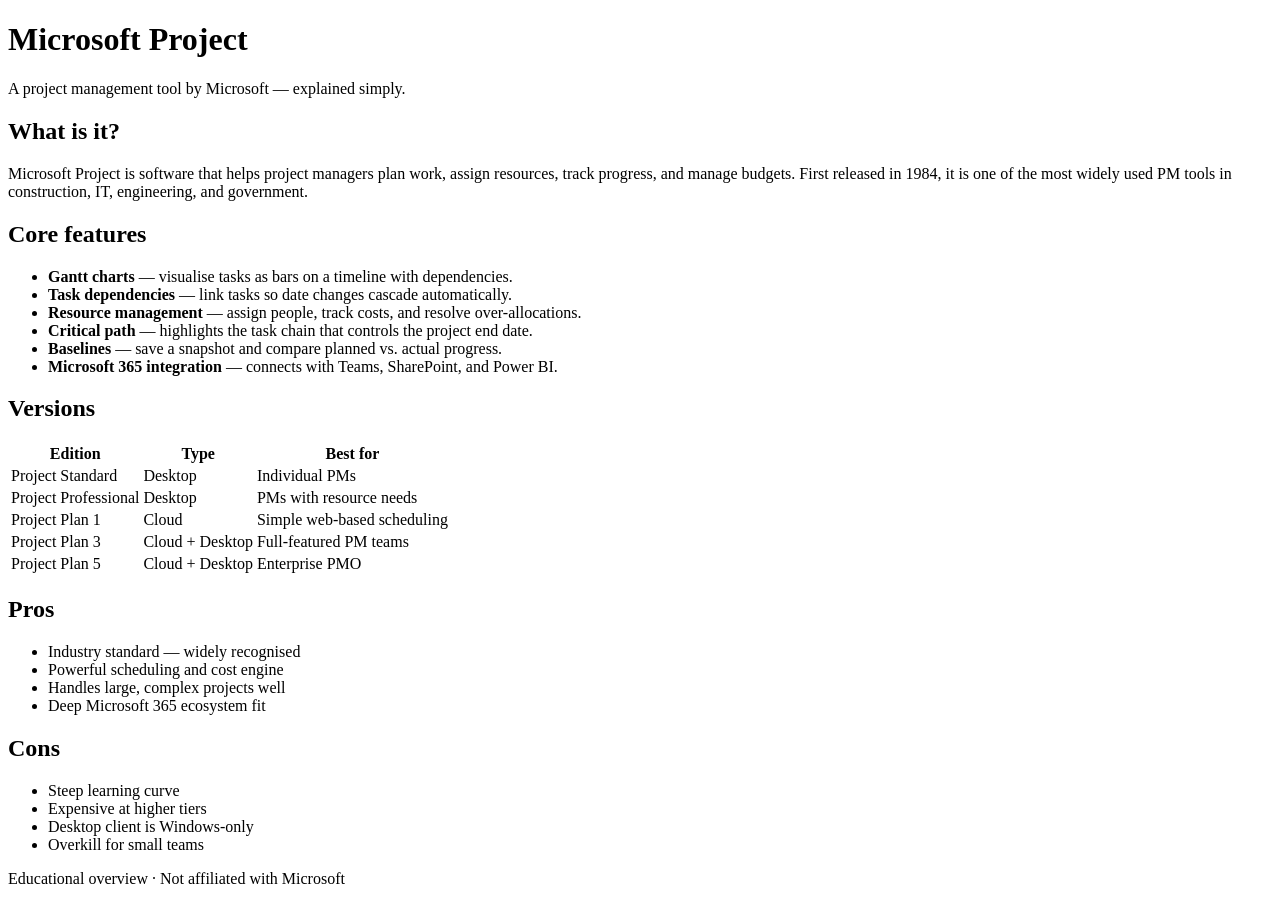
==== index.html @ b7524f52 "Add index.html with Microsoft Project overview This HTML file provides an overview of Microsoft Proj" ====
<!DOCTYPE html>
<html lang="en">
<head>
  <meta charset="UTF-8">
  <meta name="viewport" content="width=device-width, initial-scale=1.0">
  <title>What is Microsoft Project?</title>
  <link rel="stylesheet" href="style.css">
</head>
<body>

  <header>
    <h1>Microsoft Project</h1>
    <p class="subtitle">A project management tool by Microsoft — explained simply.</p>
  </header>

  <main>

    <section>
      <h2>What is it?</h2>
      <p>Microsoft Project is software that helps project managers plan work, assign resources, track progress, and manage budgets. First released in 1984, it is one of the most widely used PM tools in construction, IT, engineering, and government.</p>
    </section>

    <section>
      <h2>Core features</h2>
      <ul>
        <li><strong>Gantt charts</strong> — visualise tasks as bars on a timeline with dependencies.</li>
        <li><strong>Task dependencies</strong> — link tasks so date changes cascade automatically.</li>
        <li><strong>Resource management</strong> — assign people, track costs, and resolve over-allocations.</li>
        <li><strong>Critical path</strong> — highlights the task chain that controls the project end date.</li>
        <li><strong>Baselines</strong> — save a snapshot and compare planned vs. actual progress.</li>
        <li><strong>Microsoft 365 integration</strong> — connects with Teams, SharePoint, and Power BI.</li>
      </ul>
    </section>

    <section>
      <h2>Versions</h2>
      <table>
        <thead>
          <tr><th>Edition</th><th>Type</th><th>Best for</th></tr>
        </thead>
        <tbody>
          <tr><td>Project Standard</td><td>Desktop</td><td>Individual PMs</td></tr>
          <tr><td>Project Professional</td><td>Desktop</td><td>PMs with resource needs</td></tr>
          <tr><td>Project Plan 1</td><td>Cloud</td><td>Simple web-based scheduling</td></tr>
          <tr><td>Project Plan 3</td><td>Cloud + Desktop</td><td>Full-featured PM teams</td></tr>
          <tr><td>Project Plan 5</td><td>Cloud + Desktop</td><td>Enterprise PMO</td></tr>
        </tbody>
      </table>
    </section>

    <section class="two-col">
      <div>
        <h2>Pros</h2>
        <ul>
          <li>Industry standard — widely recognised</li>
          <li>Powerful scheduling and cost engine</li>
          <li>Handles large, complex projects well</li>
          <li>Deep Microsoft 365 ecosystem fit</li>
        </ul>
      </div>
      <div>
        <h2>Cons</h2>
        <ul>
          <li>Steep learning curve</li>
          <li>Expensive at higher tiers</li>
          <li>Desktop client is Windows-only</li>
          <li>Overkill for small teams</li>
        </ul>
      </div>
    </section>

  </main>

  <footer>
    <p>Educational overview · Not affiliated with Microsoft</p>
  </footer>

</body>
</html>
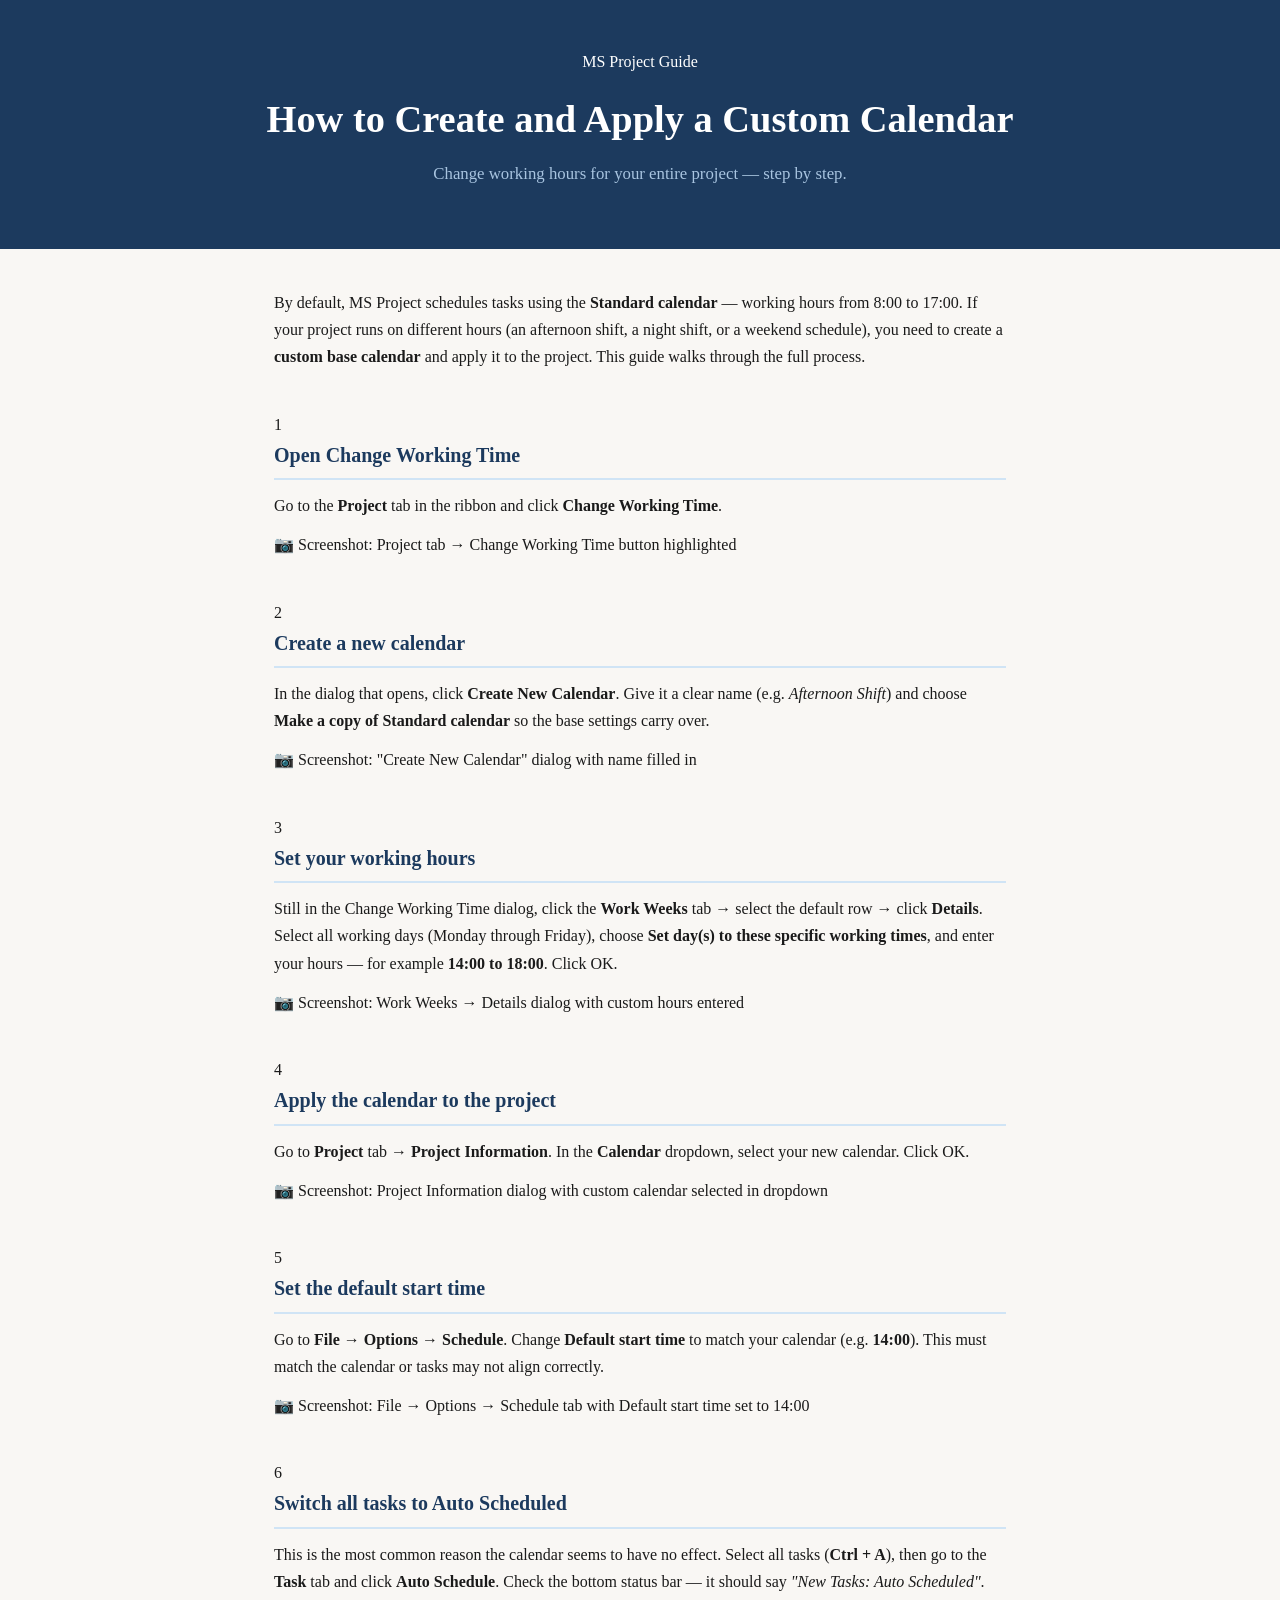
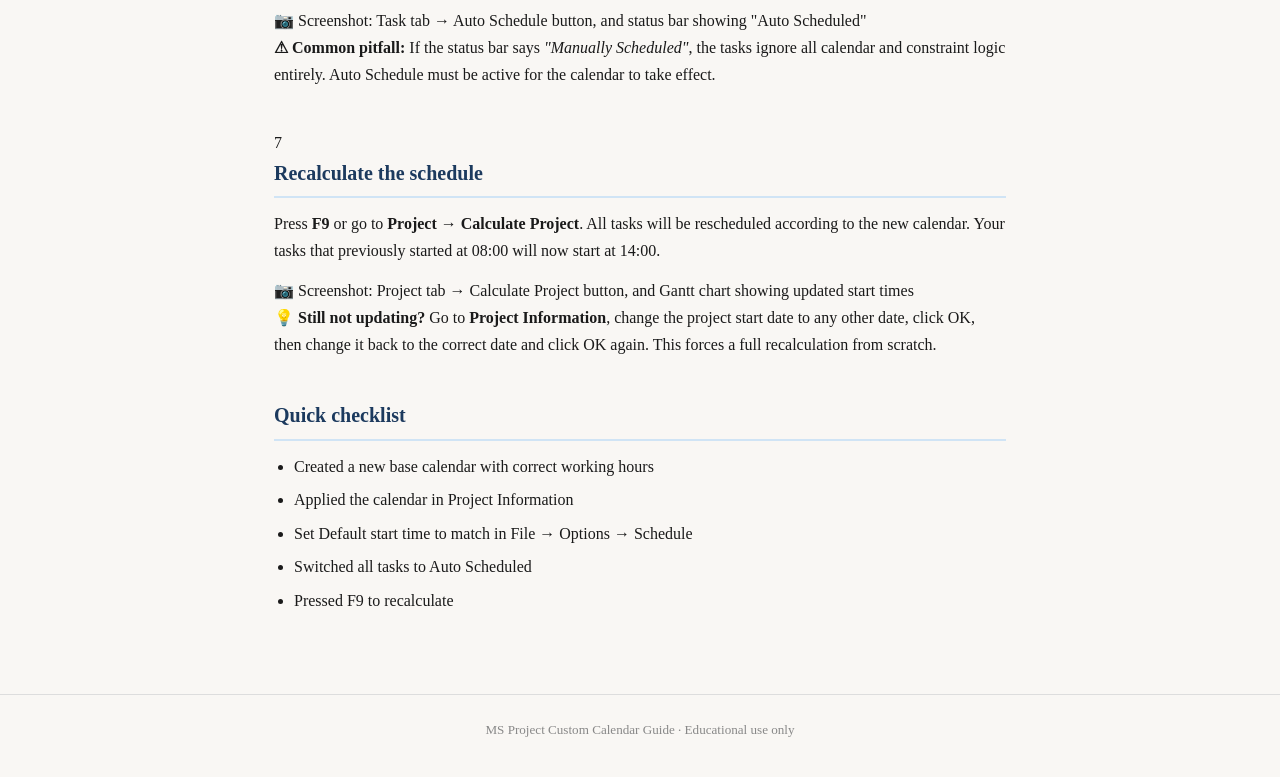
==== commit a38ac2de: "Update title and content for MS Project guide" ====
--- a/index.html
+++ b/index.html
@@ -3,76 +3,129 @@
 <head>
   <meta charset="UTF-8">
   <meta name="viewport" content="width=device-width, initial-scale=1.0">
-  <title>What is Microsoft Project?</title>
+  <title>Custom Calendars in MS Project</title>
   <link rel="stylesheet" href="style.css">
 </head>
 <body>
 
   <header>
-    <h1>Microsoft Project</h1>
-    <p class="subtitle">A project management tool by Microsoft — explained simply.</p>
+    <p class="eyebrow">MS Project Guide</p>
+    <h1>How to Create and Apply a Custom Calendar</h1>
+    <p class="subtitle">Change working hours for your entire project — step by step.</p>
   </header>
 
   <main>
 
-    <section>
-      <h2>What is it?</h2>
-      <p>Microsoft Project is software that helps project managers plan work, assign resources, track progress, and manage budgets. First released in 1984, it is one of the most widely used PM tools in construction, IT, engineering, and government.</p>
+    <section class="intro">
+      <p>By default, MS Project schedules tasks using the <strong>Standard calendar</strong> — working hours from 8:00 to 17:00. If your project runs on different hours (an afternoon shift, a night shift, or a weekend schedule), you need to create a <strong>custom base calendar</strong> and apply it to the project. This guide walks through the full process.</p>
     </section>
 
-    <section>
-      <h2>Core features</h2>
-      <ul>
-        <li><strong>Gantt charts</strong> — visualise tasks as bars on a timeline with dependencies.</li>
-        <li><strong>Task dependencies</strong> — link tasks so date changes cascade automatically.</li>
-        <li><strong>Resource management</strong> — assign people, track costs, and resolve over-allocations.</li>
-        <li><strong>Critical path</strong> — highlights the task chain that controls the project end date.</li>
-        <li><strong>Baselines</strong> — save a snapshot and compare planned vs. actual progress.</li>
-        <li><strong>Microsoft 365 integration</strong> — connects with Teams, SharePoint, and Power BI.</li>
-      </ul>
+    <!-- STEP 1 -->
+    <section class="step">
+      <div class="step-header">
+        <span class="step-number">1</span>
+        <h2>Open Change Working Time</h2>
+      </div>
+      <p>Go to the <strong>Project</strong> tab in the ribbon and click <strong>Change Working Time</strong>.</p>
+      <div class="screenshot-placeholder">
+        📷 Screenshot: Project tab → Change Working Time button highlighted
+      </div>
     </section>
 
-    <section>
-      <h2>Versions</h2>
-      <table>
-        <thead>
-          <tr><th>Edition</th><th>Type</th><th>Best for</th></tr>
-        </thead>
-        <tbody>
-          <tr><td>Project Standard</td><td>Desktop</td><td>Individual PMs</td></tr>
-          <tr><td>Project Professional</td><td>Desktop</td><td>PMs with resource needs</td></tr>
-          <tr><td>Project Plan 1</td><td>Cloud</td><td>Simple web-based scheduling</td></tr>
-          <tr><td>Project Plan 3</td><td>Cloud + Desktop</td><td>Full-featured PM teams</td></tr>
-          <tr><td>Project Plan 5</td><td>Cloud + Desktop</td><td>Enterprise PMO</td></tr>
-        </tbody>
-      </table>
+    <!-- STEP 2 -->
+    <section class="step">
+      <div class="step-header">
+        <span class="step-number">2</span>
+        <h2>Create a new calendar</h2>
+      </div>
+      <p>In the dialog that opens, click <strong>Create New Calendar</strong>. Give it a clear name (e.g. <em>Afternoon Shift</em>) and choose <strong>Make a copy of Standard calendar</strong> so the base settings carry over.</p>
+      <div class="screenshot-placeholder">
+        📷 Screenshot: "Create New Calendar" dialog with name filled in
+      </div>
     </section>
 
-    <section class="two-col">
-      <div>
-        <h2>Pros</h2>
-        <ul>
-          <li>Industry standard — widely recognised</li>
-          <li>Powerful scheduling and cost engine</li>
-          <li>Handles large, complex projects well</li>
-          <li>Deep Microsoft 365 ecosystem fit</li>
-        </ul>
+    <!-- STEP 3 -->
+    <section class="step">
+      <div class="step-header">
+        <span class="step-number">3</span>
+        <h2>Set your working hours</h2>
       </div>
-      <div>
-        <h2>Cons</h2>
-        <ul>
-          <li>Steep learning curve</li>
-          <li>Expensive at higher tiers</li>
-          <li>Desktop client is Windows-only</li>
-          <li>Overkill for small teams</li>
-        </ul>
+      <p>Still in the Change Working Time dialog, click the <strong>Work Weeks</strong> tab → select the default row → click <strong>Details</strong>. Select all working days (Monday through Friday), choose <strong>Set day(s) to these specific working times</strong>, and enter your hours — for example <strong>14:00 to 18:00</strong>. Click OK.</p>
+      <div class="screenshot-placeholder">
+        📷 Screenshot: Work Weeks → Details dialog with custom hours entered
       </div>
+    </section>
+
+    <!-- STEP 4 -->
+    <section class="step">
+      <div class="step-header">
+        <span class="step-number">4</span>
+        <h2>Apply the calendar to the project</h2>
+      </div>
+      <p>Go to <strong>Project</strong> tab → <strong>Project Information</strong>. In the <strong>Calendar</strong> dropdown, select your new calendar. Click OK.</p>
+      <div class="screenshot-placeholder">
+        📷 Screenshot: Project Information dialog with custom calendar selected in dropdown
+      </div>
+    </section>
+
+    <!-- STEP 5 -->
+    <section class="step">
+      <div class="step-header">
+        <span class="step-number">5</span>
+        <h2>Set the default start time</h2>
+      </div>
+      <p>Go to <strong>File</strong> → <strong>Options</strong> → <strong>Schedule</strong>. Change <strong>Default start time</strong> to match your calendar (e.g. <strong>14:00</strong>). This must match the calendar or tasks may not align correctly.</p>
+      <div class="screenshot-placeholder">
+        📷 Screenshot: File → Options → Schedule tab with Default start time set to 14:00
+      </div>
+    </section>
+
+    <!-- STEP 6 -->
+    <section class="step">
+      <div class="step-header">
+        <span class="step-number">6</span>
+        <h2>Switch all tasks to Auto Scheduled</h2>
+      </div>
+      <p>This is the most common reason the calendar seems to have no effect. Select all tasks (<strong>Ctrl + A</strong>), then go to the <strong>Task</strong> tab and click <strong>Auto Schedule</strong>. Check the bottom status bar — it should say <em>"New Tasks: Auto Scheduled"</em>.</p>
+      <div class="screenshot-placeholder">
+        📷 Screenshot: Task tab → Auto Schedule button, and status bar showing "Auto Scheduled"
+      </div>
+      <div class="callout warning">
+        <strong>⚠ Common pitfall:</strong> If the status bar says <em>"Manually Scheduled"</em>, the tasks ignore all calendar and constraint logic entirely. Auto Schedule must be active for the calendar to take effect.
+      </div>
+    </section>
+
+    <!-- STEP 7 -->
+    <section class="step">
+      <div class="step-header">
+        <span class="step-number">7</span>
+        <h2>Recalculate the schedule</h2>
+      </div>
+      <p>Press <strong>F9</strong> or go to <strong>Project</strong> → <strong>Calculate Project</strong>. All tasks will be rescheduled according to the new calendar. Your tasks that previously started at 08:00 will now start at 14:00.</p>
+      <div class="screenshot-placeholder">
+        📷 Screenshot: Project tab → Calculate Project button, and Gantt chart showing updated start times
+      </div>
+      <div class="callout tip">
+        <strong>💡 Still not updating?</strong> Go to <strong>Project Information</strong>, change the project start date to any other date, click OK, then change it back to the correct date and click OK again. This forces a full recalculation from scratch.
+      </div>
+    </section>
+
+    <!-- SUMMARY -->
+    <section class="summary">
+      <h2>Quick checklist</h2>
+      <ul class="checklist">
+        <li>Created a new base calendar with correct working hours</li>
+        <li>Applied the calendar in Project Information</li>
+        <li>Set Default start time to match in File → Options → Schedule</li>
+        <li>Switched all tasks to Auto Scheduled</li>
+        <li>Pressed F9 to recalculate</li>
+      </ul>
     </section>
 
   </main>
 
   <footer>
-    <p>Educational overview · Not affiliated with Microsoft</p>
+    <p>MS Project Custom Calendar Guide · Educational use only</p>
   </footer>
 
 </body>
--- a/style.css
+++ b/style.css
@@ -0,0 +1,82 @@
+*, *::before, *::after { box-sizing: border-box; margin: 0; padding: 0; }
+
+body {
+  font-family: Georgia, serif;
+  background: #f9f7f4;
+  color: #1a1a1a;
+  line-height: 1.7;
+}
+
+header {
+  background: #1c3a5e;
+  color: #fff;
+  padding: 3rem 2rem;
+  text-align: center;
+}
+
+header h1 { font-size: 2.4rem; margin-bottom: 0.5rem; }
+header .subtitle { color: #a8c4e0; font-size: 1.05rem; }
+
+main {
+  max-width: 780px;
+  margin: 0 auto;
+  padding: 2.5rem 1.5rem;
+}
+
+section {
+  margin-bottom: 2.5rem;
+}
+
+h2 {
+  font-size: 1.25rem;
+  color: #1c3a5e;
+  margin-bottom: 0.75rem;
+  padding-bottom: 0.4rem;
+  border-bottom: 2px solid #d0e4f5;
+}
+
+p { margin-bottom: 0.75rem; }
+
+ul {
+  padding-left: 1.25rem;
+}
+
+ul li { margin-bottom: 0.4rem; }
+
+table {
+  width: 100%;
+  border-collapse: collapse;
+  font-size: 0.92rem;
+}
+
+th {
+  background: #1c3a5e;
+  color: #fff;
+  text-align: left;
+  padding: 0.6rem 0.9rem;
+}
+
+td {
+  padding: 0.6rem 0.9rem;
+  border-bottom: 1px solid #dde8f2;
+}
+
+tr:nth-child(even) td { background: #eef4fb; }
+
+.two-col {
+  display: grid;
+  grid-template-columns: 1fr 1fr;
+  gap: 2rem;
+}
+
+@media (max-width: 560px) {
+  .two-col { grid-template-columns: 1fr; }
+}
+
+footer {
+  text-align: center;
+  padding: 1.5rem;
+  font-size: 0.82rem;
+  color: #888;
+  border-top: 1px solid #ddd;
+}
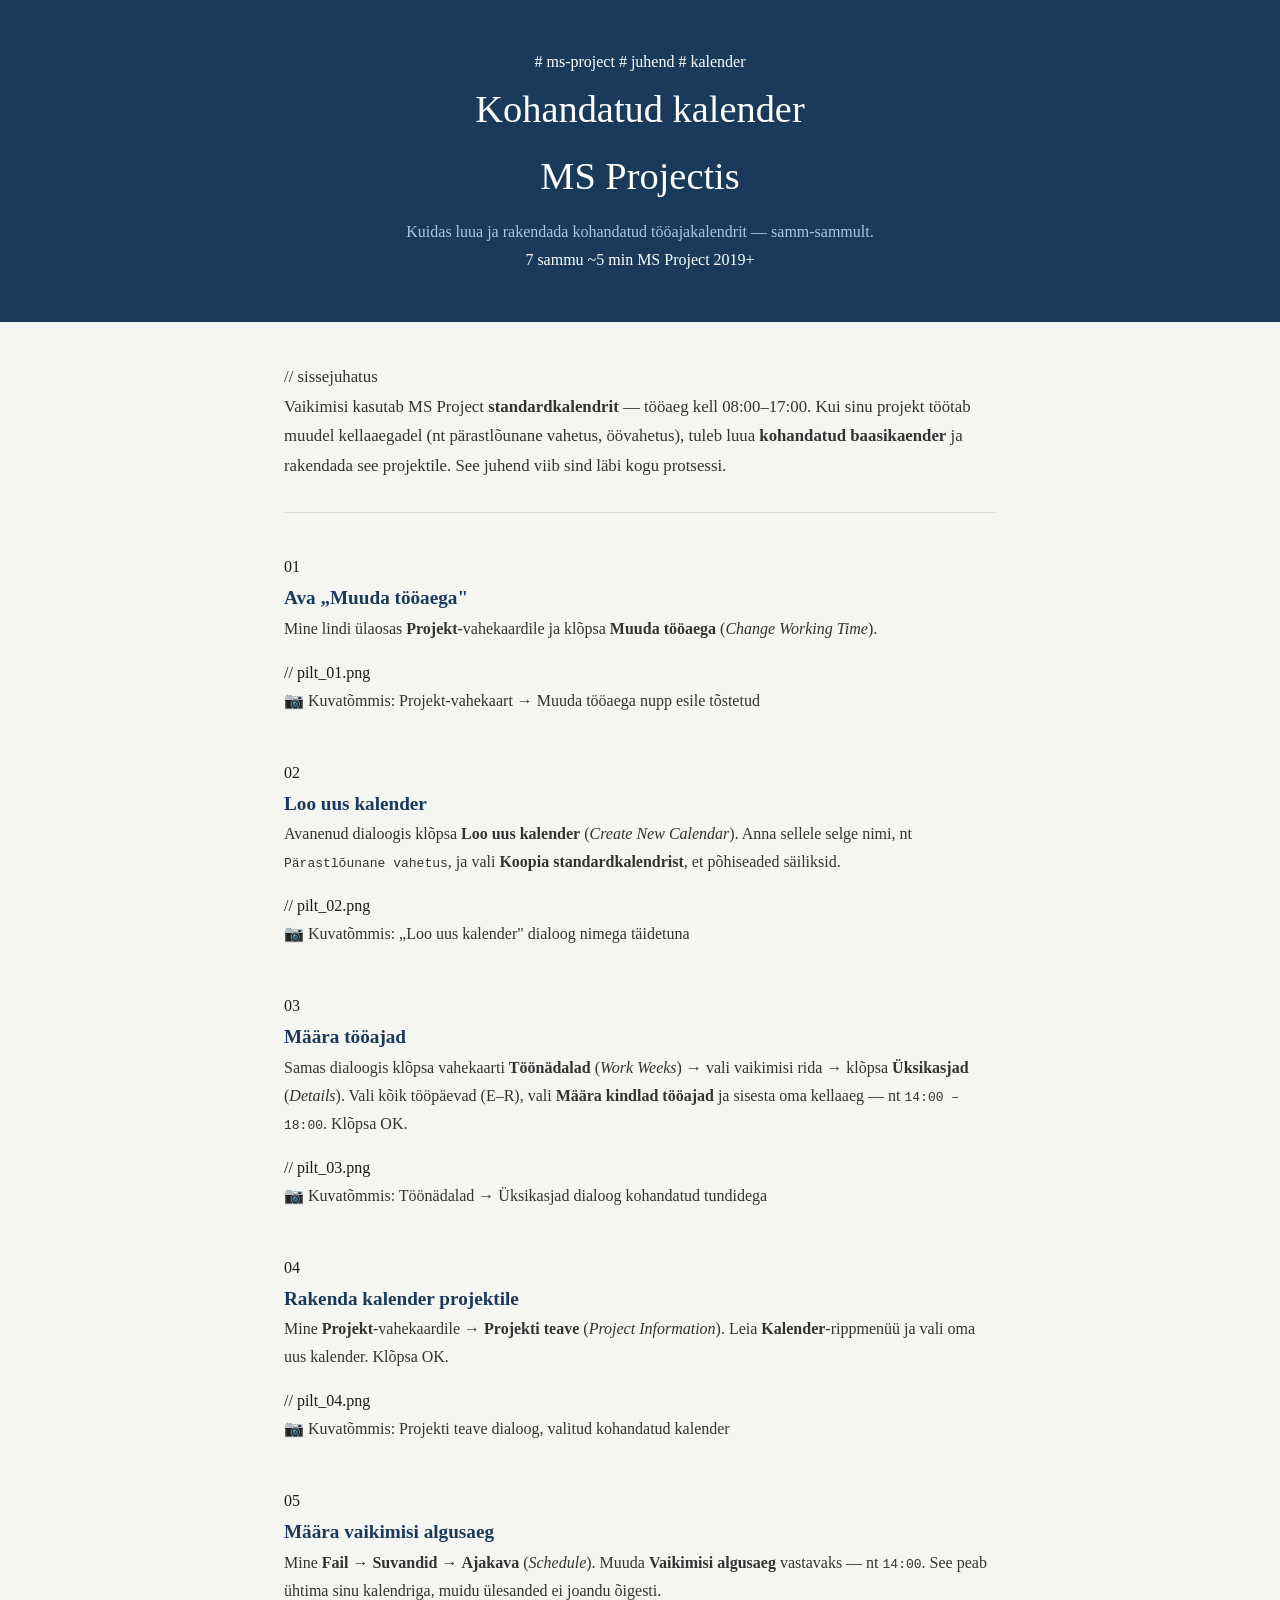
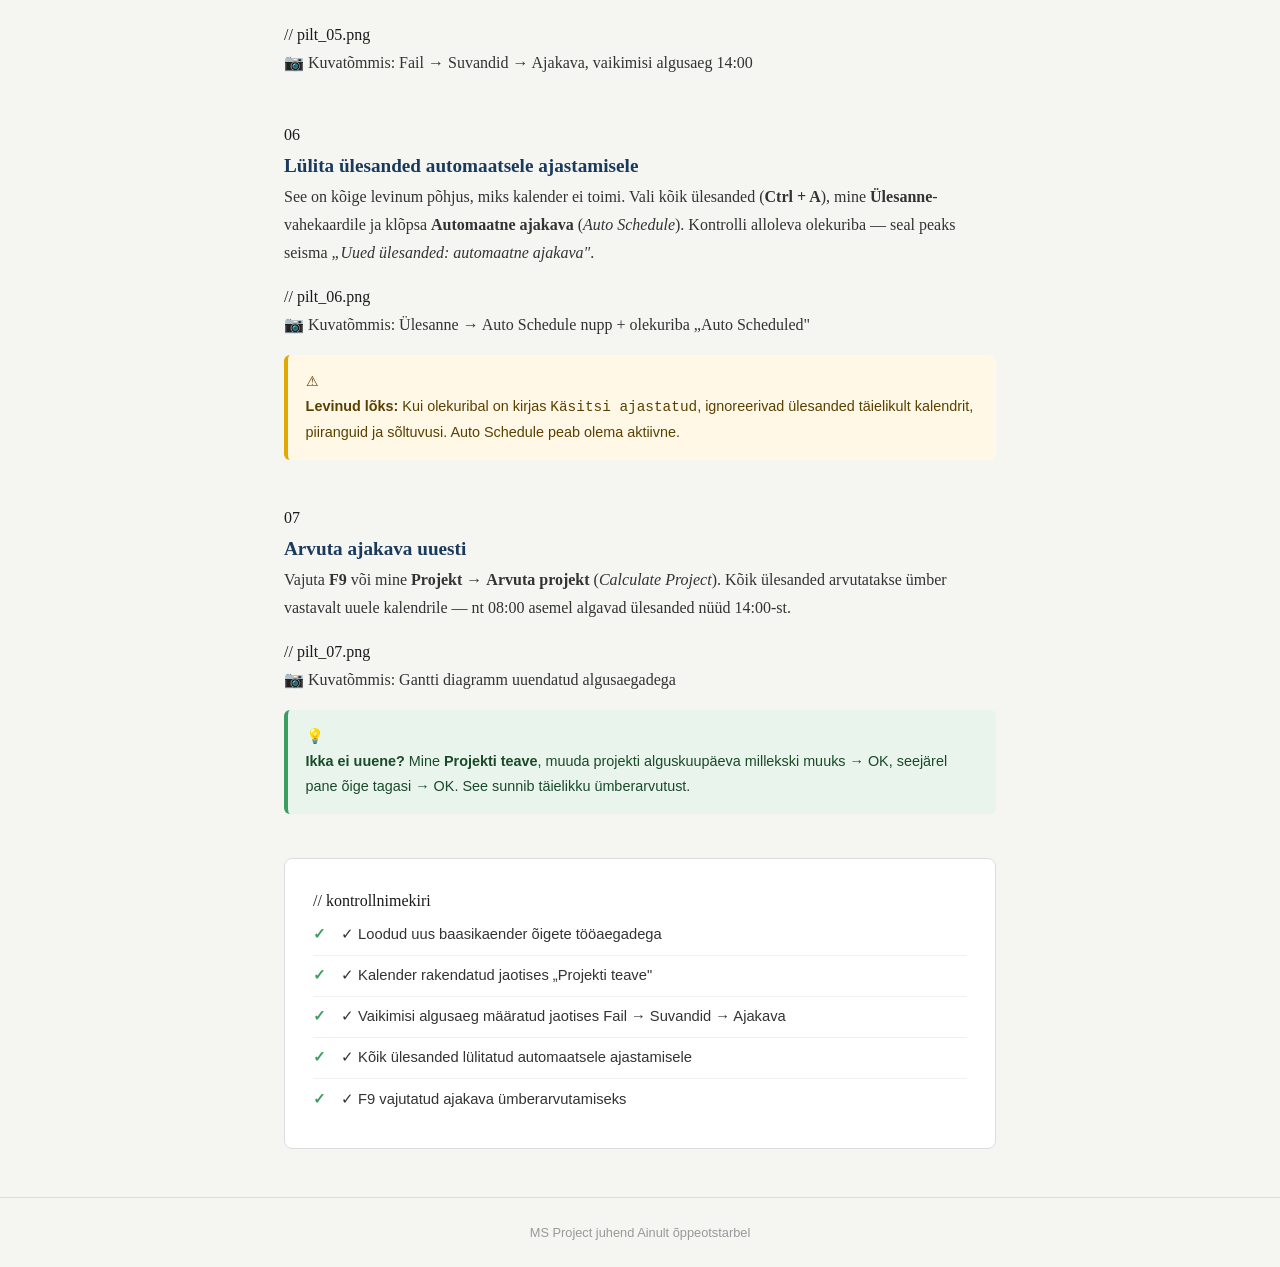
==== commit afeffed4: "Translate index.html content to Estonian" ====
--- a/index.html
+++ b/index.html
@@ -1,132 +1,193 @@
 <!DOCTYPE html>
-<html lang="en">
+<html lang="et">
 <head>
   <meta charset="UTF-8">
   <meta name="viewport" content="width=device-width, initial-scale=1.0">
-  <title>Custom Calendars in MS Project</title>
+  <title>Kohandatud kalender MS Projectis</title>
+  <link rel="preconnect" href="https://fonts.googleapis.com">
+  <link href="https://fonts.googleapis.com/css2?family=JetBrains+Mono:wght@400;600&family=Syne:wght@400;600;700&display=swap" rel="stylesheet">
   <link rel="stylesheet" href="style.css">
 </head>
 <body>
 
+  <div class="scanline"></div>
+
   <header>
-    <p class="eyebrow">MS Project Guide</p>
-    <h1>How to Create and Apply a Custom Calendar</h1>
-    <p class="subtitle">Change working hours for your entire project — step by step.</p>
+    <div class="header-meta">
+      <span class="tag"># ms-project</span>
+      <span class="tag"># juhend</span>
+      <span class="tag"># kalender</span>
+    </div>
+    <h1>Kohandatud kalender<br><span class="accent">MS Projectis</span></h1>
+    <p class="subtitle">Kuidas luua ja rakendada kohandatud tööajakalendrit — samm-sammult.</p>
+    <div class="header-bar">
+      <span>7 sammu</span>
+      <span class="dot"></span>
+      <span>~5 min</span>
+      <span class="dot"></span>
+      <span>MS Project 2019+</span>
+    </div>
   </header>
 
   <main>
 
     <section class="intro">
-      <p>By default, MS Project schedules tasks using the <strong>Standard calendar</strong> — working hours from 8:00 to 17:00. If your project runs on different hours (an afternoon shift, a night shift, or a weekend schedule), you need to create a <strong>custom base calendar</strong> and apply it to the project. This guide walks through the full process.</p>
+      <div class="terminal-label">// sissejuhatus</div>
+      <p>Vaikimisi kasutab MS Project <strong>standardkalendrit</strong> — tööaeg kell 08:00–17:00. Kui sinu projekt töötab muudel kellaaegadel (nt pärastlõunane vahetus, öövahetus), tuleb luua <strong>kohandatud baasikaender</strong> ja rakendada see projektile. See juhend viib sind läbi kogu protsessi.</p>
     </section>
 
-    <!-- STEP 1 -->
-    <section class="step">
-      <div class="step-header">
-        <span class="step-number">1</span>
-        <h2>Open Change Working Time</h2>
+    <!-- SAMM 1 -->
+    <article class="step">
+      <div class="step-aside">
+        <span class="step-num">01</span>
+        <div class="step-line"></div>
       </div>
-      <p>Go to the <strong>Project</strong> tab in the ribbon and click <strong>Change Working Time</strong>.</p>
-      <div class="screenshot-placeholder">
-        📷 Screenshot: Project tab → Change Working Time button highlighted
+      <div class="step-content">
+        <h2>Ava „Muuda tööaega"</h2>
+        <p>Mine lindi ülaosas <strong>Projekt</strong>-vahekaardile ja klõpsa <strong>Muuda tööaega</strong> (<em>Change Working Time</em>).</p>
+        <div class="screenshot-box">
+          <span class="screenshot-label">// pilt_01.png</span>
+          <p>📷 Kuvatõmmis: Projekt-vahekaart → Muuda tööaega nupp esile tõstetud</p>
+        </div>
       </div>
-    </section>
+    </article>
 
-    <!-- STEP 2 -->
-    <section class="step">
-      <div class="step-header">
-        <span class="step-number">2</span>
-        <h2>Create a new calendar</h2>
+    <!-- SAMM 2 -->
+    <article class="step">
+      <div class="step-aside">
+        <span class="step-num">02</span>
+        <div class="step-line"></div>
       </div>
-      <p>In the dialog that opens, click <strong>Create New Calendar</strong>. Give it a clear name (e.g. <em>Afternoon Shift</em>) and choose <strong>Make a copy of Standard calendar</strong> so the base settings carry over.</p>
-      <div class="screenshot-placeholder">
-        📷 Screenshot: "Create New Calendar" dialog with name filled in
+      <div class="step-content">
+        <h2>Loo uus kalender</h2>
+        <p>Avanenud dialoogis klõpsa <strong>Loo uus kalender</strong> (<em>Create New Calendar</em>). Anna sellele selge nimi, nt <code>Pärastlõunane vahetus</code>, ja vali <strong>Koopia standardkalendrist</strong>, et põhiseaded säiliksid.</p>
+        <div class="screenshot-box">
+          <span class="screenshot-label">// pilt_02.png</span>
+          <p>📷 Kuvatõmmis: „Loo uus kalender" dialoog nimega täidetuna</p>
+        </div>
       </div>
-    </section>
+    </article>
 
-    <!-- STEP 3 -->
-    <section class="step">
-      <div class="step-header">
-        <span class="step-number">3</span>
-        <h2>Set your working hours</h2>
+    <!-- SAMM 3 -->
+    <article class="step">
+      <div class="step-aside">
+        <span class="step-num">03</span>
+        <div class="step-line"></div>
       </div>
-      <p>Still in the Change Working Time dialog, click the <strong>Work Weeks</strong> tab → select the default row → click <strong>Details</strong>. Select all working days (Monday through Friday), choose <strong>Set day(s) to these specific working times</strong>, and enter your hours — for example <strong>14:00 to 18:00</strong>. Click OK.</p>
-      <div class="screenshot-placeholder">
-        📷 Screenshot: Work Weeks → Details dialog with custom hours entered
+      <div class="step-content">
+        <h2>Määra tööajad</h2>
+        <p>Samas dialoogis klõpsa vahekaarti <strong>Töönädalad</strong> (<em>Work Weeks</em>) → vali vaikimisi rida → klõpsa <strong>Üksikasjad</strong> (<em>Details</em>). Vali kõik tööpäevad (E–R), vali <strong>Määra kindlad tööajad</strong> ja sisesta oma kellaaeg — nt <code>14:00 – 18:00</code>. Klõpsa OK.</p>
+        <div class="screenshot-box">
+          <span class="screenshot-label">// pilt_03.png</span>
+          <p>📷 Kuvatõmmis: Töönädalad → Üksikasjad dialoog kohandatud tundidega</p>
+        </div>
       </div>
-    </section>
+    </article>
 
-    <!-- STEP 4 -->
-    <section class="step">
-      <div class="step-header">
-        <span class="step-number">4</span>
-        <h2>Apply the calendar to the project</h2>
+    <!-- SAMM 4 -->
+    <article class="step">
+      <div class="step-aside">
+        <span class="step-num">04</span>
+        <div class="step-line"></div>
       </div>
-      <p>Go to <strong>Project</strong> tab → <strong>Project Information</strong>. In the <strong>Calendar</strong> dropdown, select your new calendar. Click OK.</p>
-      <div class="screenshot-placeholder">
-        📷 Screenshot: Project Information dialog with custom calendar selected in dropdown
+      <div class="step-content">
+        <h2>Rakenda kalender projektile</h2>
+        <p>Mine <strong>Projekt</strong>-vahekaardile → <strong>Projekti teave</strong> (<em>Project Information</em>). Leia <strong>Kalender</strong>-rippmenüü ja vali oma uus kalender. Klõpsa OK.</p>
+        <div class="screenshot-box">
+          <span class="screenshot-label">// pilt_04.png</span>
+          <p>📷 Kuvatõmmis: Projekti teave dialoog, valitud kohandatud kalender</p>
+        </div>
       </div>
-    </section>
+    </article>
 
-    <!-- STEP 5 -->
-    <section class="step">
-      <div class="step-header">
-        <span class="step-number">5</span>
-        <h2>Set the default start time</h2>
+    <!-- SAMM 5 -->
+    <article class="step">
+      <div class="step-aside">
+        <span class="step-num">05</span>
+        <div class="step-line"></div>
       </div>
-      <p>Go to <strong>File</strong> → <strong>Options</strong> → <strong>Schedule</strong>. Change <strong>Default start time</strong> to match your calendar (e.g. <strong>14:00</strong>). This must match the calendar or tasks may not align correctly.</p>
-      <div class="screenshot-placeholder">
-        📷 Screenshot: File → Options → Schedule tab with Default start time set to 14:00
+      <div class="step-content">
+        <h2>Määra vaikimisi algusaeg</h2>
+        <p>Mine <strong>Fail</strong> → <strong>Suvandid</strong> → <strong>Ajakava</strong> (<em>Schedule</em>). Muuda <strong>Vaikimisi algusaeg</strong> vastavaks — nt <code>14:00</code>. See peab ühtima sinu kalendriga, muidu ülesanded ei joandu õigesti.</p>
+        <div class="screenshot-box">
+          <span class="screenshot-label">// pilt_05.png</span>
+          <p>📷 Kuvatõmmis: Fail → Suvandid → Ajakava, vaikimisi algusaeg 14:00</p>
+        </div>
       </div>
-    </section>
+    </article>
 
-    <!-- STEP 6 -->
-    <section class="step">
-      <div class="step-header">
-        <span class="step-number">6</span>
-        <h2>Switch all tasks to Auto Scheduled</h2>
+    <!-- SAMM 6 -->
+    <article class="step">
+      <div class="step-aside">
+        <span class="step-num">06</span>
+        <div class="step-line"></div>
       </div>
-      <p>This is the most common reason the calendar seems to have no effect. Select all tasks (<strong>Ctrl + A</strong>), then go to the <strong>Task</strong> tab and click <strong>Auto Schedule</strong>. Check the bottom status bar — it should say <em>"New Tasks: Auto Scheduled"</em>.</p>
-      <div class="screenshot-placeholder">
-        📷 Screenshot: Task tab → Auto Schedule button, and status bar showing "Auto Scheduled"
+      <div class="step-content">
+        <h2>Lülita ülesanded automaatsele ajastamisele</h2>
+        <p>See on kõige levinum põhjus, miks kalender ei toimi. Vali kõik ülesanded (<strong>Ctrl + A</strong>), mine <strong>Ülesanne</strong>-vahekaardile ja klõpsa <strong>Automaatne ajakava</strong> (<em>Auto Schedule</em>). Kontrolli alloleva olekuriba — seal peaks seisma <em>„Uued ülesanded: automaatne ajakava"</em>.</p>
+        <div class="screenshot-box">
+          <span class="screenshot-label">// pilt_06.png</span>
+          <p>📷 Kuvatõmmis: Ülesanne → Auto Schedule nupp + olekuriba „Auto Scheduled"</p>
+        </div>
+        <div class="callout warning">
+          <span class="callout-icon">⚠</span>
+          <div>
+            <strong>Levinud lõks:</strong> Kui olekuribal on kirjas <code>Käsitsi ajastatud</code>, ignoreerivad ülesanded täielikult kalendrit, piiranguid ja sõltuvusi. Auto Schedule peab olema aktiivne.
+          </div>
+        </div>
       </div>
-      <div class="callout warning">
-        <strong>⚠ Common pitfall:</strong> If the status bar says <em>"Manually Scheduled"</em>, the tasks ignore all calendar and constraint logic entirely. Auto Schedule must be active for the calendar to take effect.
+    </article>
+
+    <!-- SAMM 7 -->
+    <article class="step">
+      <div class="step-aside">
+        <span class="step-num">07</span>
+        <div class="step-line"></div>
       </div>
-    </section>
+      <div class="step-content">
+        <h2>Arvuta ajakava uuesti</h2>
+        <p>Vajuta <strong>F9</strong> või mine <strong>Projekt</strong> → <strong>Arvuta projekt</strong> (<em>Calculate Project</em>). Kõik ülesanded arvutatakse ümber vastavalt uuele kalendrile — nt 08:00 asemel algavad ülesanded nüüd 14:00-st.</p>
+        <div class="screenshot-box">
+          <span class="screenshot-label">// pilt_07.png</span>
+          <p>📷 Kuvatõmmis: Gantti diagramm uuendatud algusaegadega</p>
+        </div>
+        <div class="callout tip">
+          <span class="callout-icon">💡</span>
+          <div>
+            <strong>Ikka ei uuene?</strong> Mine <strong>Projekti teave</strong>, muuda projekti alguskuupäeva millekski muuks → OK, seejärel pane õige tagasi → OK. See sunnib täielikku ümberarvutust.
+          </div>
+        </div>
+      </div>
+    </article>
 
-    <!-- STEP 7 -->
-    <section class="step">
-      <div class="step-header">
-        <span class="step-number">7</span>
-        <h2>Recalculate the schedule</h2>
-      </div>
-      <p>Press <strong>F9</strong> or go to <strong>Project</strong> → <strong>Calculate Project</strong>. All tasks will be rescheduled according to the new calendar. Your tasks that previously started at 08:00 will now start at 14:00.</p>
-      <div class="screenshot-placeholder">
-        📷 Screenshot: Project tab → Calculate Project button, and Gantt chart showing updated start times
-      </div>
-      <div class="callout tip">
-        <strong>💡 Still not updating?</strong> Go to <strong>Project Information</strong>, change the project start date to any other date, click OK, then change it back to the correct date and click OK again. This forces a full recalculation from scratch.
-      </div>
-    </section>
-
-    <!-- SUMMARY -->
+    <!-- KOKKUVÕTE -->
     <section class="summary">
-      <h2>Quick checklist</h2>
+      <div class="terminal-label">// kontrollnimekiri</div>
       <ul class="checklist">
-        <li>Created a new base calendar with correct working hours</li>
-        <li>Applied the calendar in Project Information</li>
-        <li>Set Default start time to match in File → Options → Schedule</li>
-        <li>Switched all tasks to Auto Scheduled</li>
-        <li>Pressed F9 to recalculate</li>
+        <li><span class="check">✓</span> Loodud uus baasikaender õigete tööaegadega</li>
+        <li><span class="check">✓</span> Kalender rakendatud jaotises „Projekti teave"</li>
+        <li><span class="check">✓</span> Vaikimisi algusaeg määratud jaotises Fail → Suvandid → Ajakava</li>
+        <li><span class="check">✓</span> Kõik ülesanded lülitatud automaatsele ajastamisele</li>
+        <li><span class="check">✓</span> F9 vajutatud ajakava ümberarvutamiseks</li>
       </ul>
     </section>
 
   </main>
 
   <footer>
-    <p>MS Project Custom Calendar Guide · Educational use only</p>
+    <span>MS Project juhend</span>
+    <span class="dot"></span>
+    <span>Ainult õppeotstarbel</span>
   </footer>
+
+  <script>
+    // Fade-in steps on scroll
+    const steps = document.querySelectorAll('.step, .intro, .summary');
+    const obs = new IntersectionObserver(entries => {
+      entries.forEach(e => { if (e.isIntersecting) e.target.classList.add('visible'); });
+    }, { threshold: 0.08 });
+    steps.forEach(s => obs.observe(s));
+  </script>
 
 </body>
 </html>
--- a/style.css
+++ b/style.css
@@ -2,81 +2,174 @@
 
 body {
   font-family: Georgia, serif;
-  background: #f9f7f4;
+  background: #f5f5f2;
   color: #1a1a1a;
-  line-height: 1.7;
+  line-height: 1.75;
 }
 
+/* HEADER */
 header {
-  background: #1c3a5e;
+  background: #1a3a5c;
   color: #fff;
   padding: 3rem 2rem;
   text-align: center;
 }
 
-header h1 { font-size: 2.4rem; margin-bottom: 0.5rem; }
-header .subtitle { color: #a8c4e0; font-size: 1.05rem; }
-
-main {
-  max-width: 780px;
-  margin: 0 auto;
-  padding: 2.5rem 1.5rem;
+header .eyebrow {
+  font-family: Arial, sans-serif;
+  font-size: 0.75rem;
+  letter-spacing: 0.15em;
+  text-transform: uppercase;
+  color: #7ab3d8;
+  margin-bottom: 0.75rem;
 }
 
-section {
-  margin-bottom: 2.5rem;
+header h1 {
+  font-size: clamp(1.6rem, 4vw, 2.4rem);
+  font-weight: normal;
+  margin-bottom: 0.5rem;
 }
 
-h2 {
-  font-size: 1.25rem;
-  color: #1c3a5e;
-  margin-bottom: 0.75rem;
-  padding-bottom: 0.4rem;
-  border-bottom: 2px solid #d0e4f5;
+header .subtitle {
+  color: #a8c8e0;
+  font-size: 1rem;
 }
 
-p { margin-bottom: 0.75rem; }
-
-ul {
-  padding-left: 1.25rem;
+/* MAIN */
+main {
+  max-width: 760px;
+  margin: 0 auto;
+  padding: 2.5rem 1.5rem 3rem;
 }
 
-ul li { margin-bottom: 0.4rem; }
-
-table {
-  width: 100%;
-  border-collapse: collapse;
-  font-size: 0.92rem;
+/* INTRO */
+.intro {
+  margin-bottom: 2.5rem;
+  padding-bottom: 2rem;
+  border-bottom: 1px solid #ddd;
+  font-size: 1.05rem;
+  color: #333;
 }
 
-th {
-  background: #1c3a5e;
-  color: #fff;
-  text-align: left;
-  padding: 0.6rem 0.9rem;
+/* STEPS */
+.step {
+  margin-bottom: 2.75rem;
 }
 
-td {
-  padding: 0.6rem 0.9rem;
-  border-bottom: 1px solid #dde8f2;
+.step-header {
+  display: flex;
+  align-items: center;
+  gap: 1rem;
+  margin-bottom: 0.75rem;
 }
 
-tr:nth-child(even) td { background: #eef4fb; }
-
-.two-col {
-  display: grid;
-  grid-template-columns: 1fr 1fr;
-  gap: 2rem;
+.step-number {
+  display: flex;
+  align-items: center;
+  justify-content: center;
+  width: 36px;
+  height: 36px;
+  min-width: 36px;
+  background: #1a3a5c;
+  color: #fff;
+  font-family: Arial, sans-serif;
+  font-size: 0.95rem;
+  font-weight: bold;
+  border-radius: 50%;
 }
 
-@media (max-width: 560px) {
-  .two-col { grid-template-columns: 1fr; }
+.step h2 {
+  font-size: 1.2rem;
+  font-weight: bold;
+  color: #1a3a5c;
 }
 
+.step p {
+  margin-bottom: 1rem;
+  color: #333;
+}
+
+/* SCREENSHOT PLACEHOLDER */
+.screenshot-placeholder {
+  background: #e8edf2;
+  border: 2px dashed #a0b8cc;
+  border-radius: 6px;
+  padding: 1.5rem 1.25rem;
+  color: #5a7a90;
+  font-family: Arial, sans-serif;
+  font-size: 0.88rem;
+  text-align: center;
+  margin-top: 0.75rem;
+  margin-bottom: 0.75rem;
+}
+
+/* CALLOUTS */
+.callout {
+  border-radius: 6px;
+  padding: 0.9rem 1.1rem;
+  font-family: Arial, sans-serif;
+  font-size: 0.9rem;
+  margin-top: 0.75rem;
+}
+
+.callout.warning {
+  background: #fff8e6;
+  border-left: 4px solid #e0a800;
+  color: #5a4000;
+}
+
+.callout.tip {
+  background: #e8f4ec;
+  border-left: 4px solid #3a9e5f;
+  color: #1a4a2a;
+}
+
+/* SUMMARY */
+.summary {
+  background: #fff;
+  border: 1px solid #ddd;
+  border-radius: 8px;
+  padding: 1.75rem;
+  margin-top: 1rem;
+}
+
+.summary h2 {
+  font-size: 1.15rem;
+  color: #1a3a5c;
+  margin-bottom: 1rem;
+}
+
+.checklist {
+  list-style: none;
+  padding: 0;
+}
+
+.checklist li {
+  padding: 0.45rem 0;
+  padding-left: 1.75rem;
+  position: relative;
+  border-bottom: 1px solid #f0f0f0;
+  font-family: Arial, sans-serif;
+  font-size: 0.92rem;
+  color: #333;
+}
+
+.checklist li:last-child { border-bottom: none; }
+
+.checklist li::before {
+  content: '✓';
+  position: absolute;
+  left: 0;
+  color: #3a9e5f;
+  font-weight: bold;
+}
+
+/* FOOTER */
 footer {
   text-align: center;
   padding: 1.5rem;
-  font-size: 0.82rem;
-  color: #888;
+  font-family: Arial, sans-serif;
+  font-size: 0.8rem;
+  color: #999;
   border-top: 1px solid #ddd;
 }
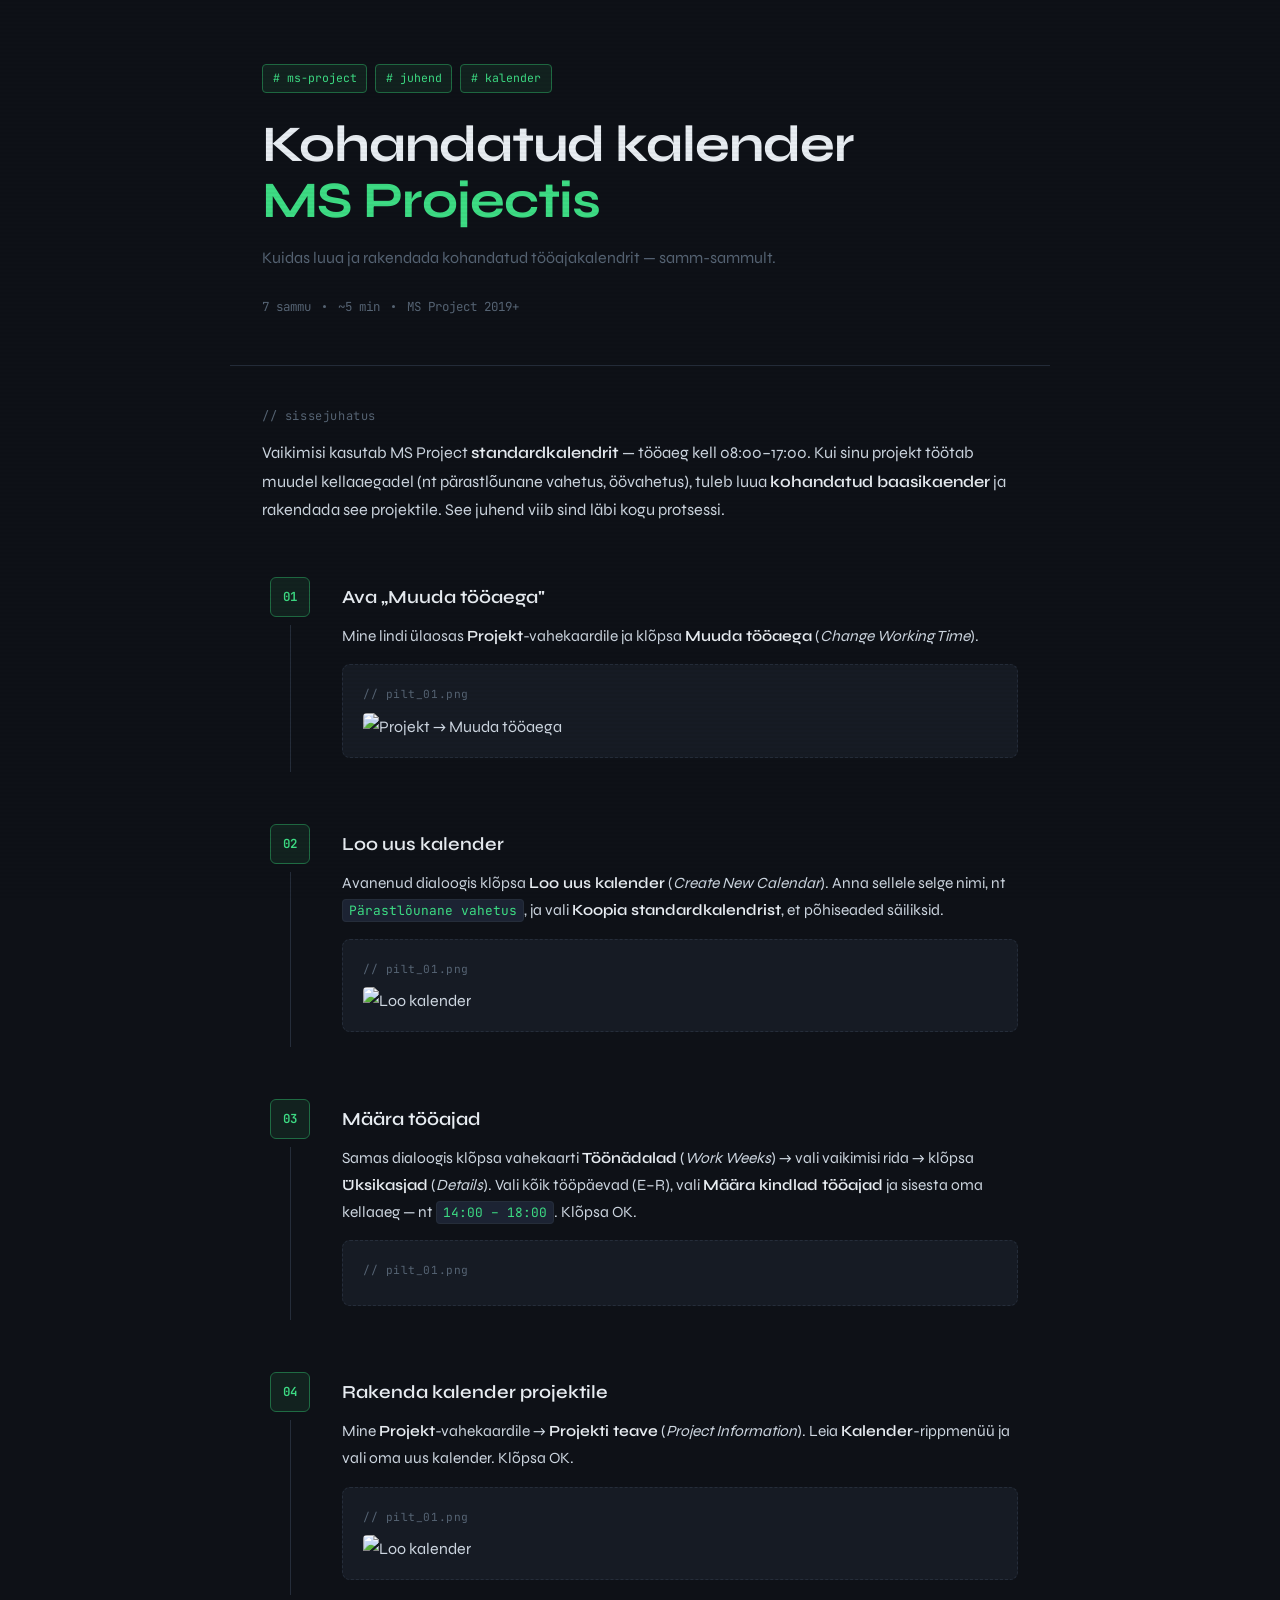
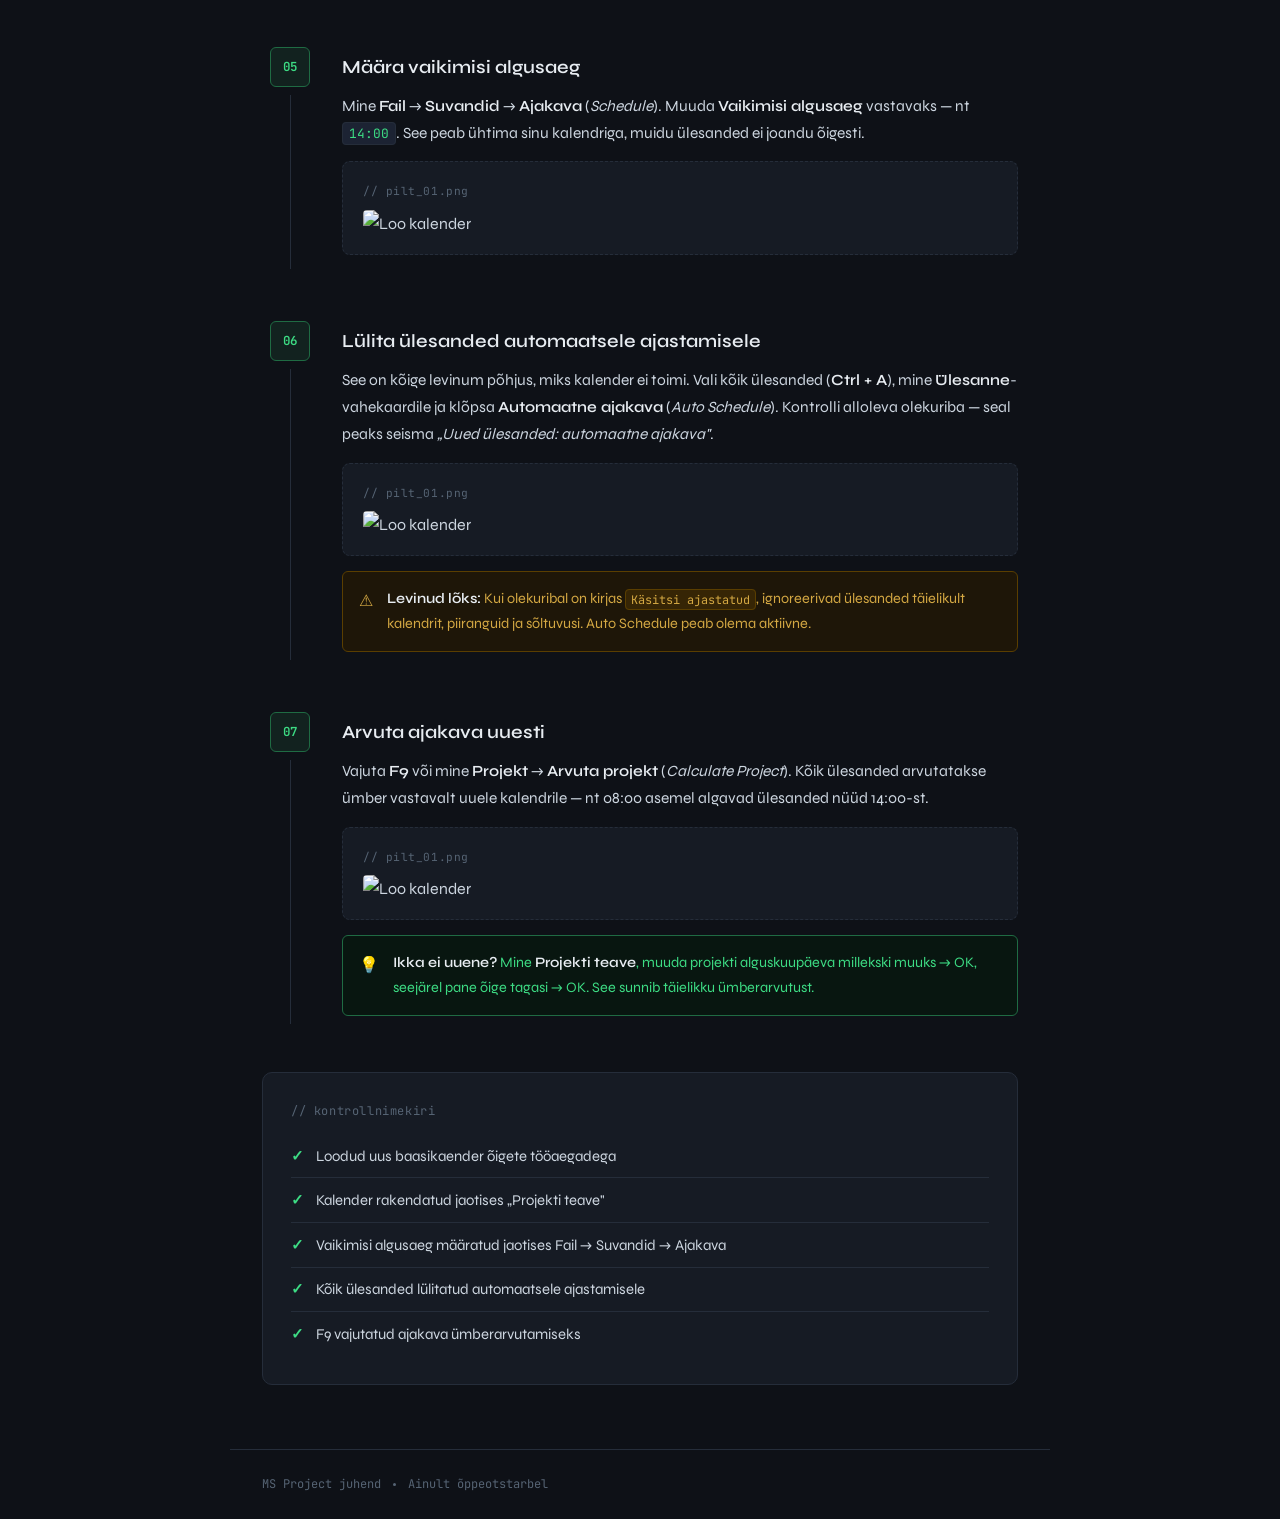
==== commit 3f0ba348: "Replace image placeholders with actual images" ====
--- a/index.html
+++ b/index.html
@@ -47,7 +47,7 @@
         <p>Mine lindi ülaosas <strong>Projekt</strong>-vahekaardile ja klõpsa <strong>Muuda tööaega</strong> (<em>Change Working Time</em>).</p>
         <div class="screenshot-box">
           <span class="screenshot-label">// pilt_01.png</span>
-          <p>📷 Kuvatõmmis: Projekt-vahekaart → Muuda tööaega nupp esile tõstetud</p>
+          <img src="step1.png" alt="Projekt → Muuda tööaega">
         </div>
       </div>
     </article>
@@ -62,8 +62,8 @@
         <h2>Loo uus kalender</h2>
         <p>Avanenud dialoogis klõpsa <strong>Loo uus kalender</strong> (<em>Create New Calendar</em>). Anna sellele selge nimi, nt <code>Pärastlõunane vahetus</code>, ja vali <strong>Koopia standardkalendrist</strong>, et põhiseaded säiliksid.</p>
         <div class="screenshot-box">
-          <span class="screenshot-label">// pilt_02.png</span>
-          <p>📷 Kuvatõmmis: „Loo uus kalender" dialoog nimega täidetuna</p>
+          <span class="screenshot-label">// pilt_01.png</span>
+          <img src="step2.png" alt="Loo kalender">
         </div>
       </div>
     </article>
@@ -78,8 +78,8 @@
         <h2>Määra tööajad</h2>
         <p>Samas dialoogis klõpsa vahekaarti <strong>Töönädalad</strong> (<em>Work Weeks</em>) → vali vaikimisi rida → klõpsa <strong>Üksikasjad</strong> (<em>Details</em>). Vali kõik tööpäevad (E–R), vali <strong>Määra kindlad tööajad</strong> ja sisesta oma kellaaeg — nt <code>14:00 – 18:00</code>. Klõpsa OK.</p>
         <div class="screenshot-box">
-          <span class="screenshot-label">// pilt_03.png</span>
-          <p>📷 Kuvatõmmis: Töönädalad → Üksikasjad dialoog kohandatud tundidega</p>
+          <span class="screenshot-label">// pilt_01.png</span>
+          <img src="step3.png" alt="">
         </div>
       </div>
     </article>
@@ -94,8 +94,8 @@
         <h2>Rakenda kalender projektile</h2>
         <p>Mine <strong>Projekt</strong>-vahekaardile → <strong>Projekti teave</strong> (<em>Project Information</em>). Leia <strong>Kalender</strong>-rippmenüü ja vali oma uus kalender. Klõpsa OK.</p>
         <div class="screenshot-box">
-          <span class="screenshot-label">// pilt_04.png</span>
-          <p>📷 Kuvatõmmis: Projekti teave dialoog, valitud kohandatud kalender</p>
+          <span class="screenshot-label">// pilt_01.png</span>
+          <img src="step4.png" alt="Loo kalender">
         </div>
       </div>
     </article>
@@ -110,8 +110,8 @@
         <h2>Määra vaikimisi algusaeg</h2>
         <p>Mine <strong>Fail</strong> → <strong>Suvandid</strong> → <strong>Ajakava</strong> (<em>Schedule</em>). Muuda <strong>Vaikimisi algusaeg</strong> vastavaks — nt <code>14:00</code>. See peab ühtima sinu kalendriga, muidu ülesanded ei joandu õigesti.</p>
         <div class="screenshot-box">
-          <span class="screenshot-label">// pilt_05.png</span>
-          <p>📷 Kuvatõmmis: Fail → Suvandid → Ajakava, vaikimisi algusaeg 14:00</p>
+          <span class="screenshot-label">// pilt_01.png</span>
+          <img src="step5.png" alt="Loo kalender">
         </div>
       </div>
     </article>
@@ -126,8 +126,8 @@
         <h2>Lülita ülesanded automaatsele ajastamisele</h2>
         <p>See on kõige levinum põhjus, miks kalender ei toimi. Vali kõik ülesanded (<strong>Ctrl + A</strong>), mine <strong>Ülesanne</strong>-vahekaardile ja klõpsa <strong>Automaatne ajakava</strong> (<em>Auto Schedule</em>). Kontrolli alloleva olekuriba — seal peaks seisma <em>„Uued ülesanded: automaatne ajakava"</em>.</p>
         <div class="screenshot-box">
-          <span class="screenshot-label">// pilt_06.png</span>
-          <p>📷 Kuvatõmmis: Ülesanne → Auto Schedule nupp + olekuriba „Auto Scheduled"</p>
+          <span class="screenshot-label">// pilt_01.png</span>
+          <img src="step6.png" alt="Loo kalender">
         </div>
         <div class="callout warning">
           <span class="callout-icon">⚠</span>
@@ -148,8 +148,8 @@
         <h2>Arvuta ajakava uuesti</h2>
         <p>Vajuta <strong>F9</strong> või mine <strong>Projekt</strong> → <strong>Arvuta projekt</strong> (<em>Calculate Project</em>). Kõik ülesanded arvutatakse ümber vastavalt uuele kalendrile — nt 08:00 asemel algavad ülesanded nüüd 14:00-st.</p>
         <div class="screenshot-box">
-          <span class="screenshot-label">// pilt_07.png</span>
-          <p>📷 Kuvatõmmis: Gantti diagramm uuendatud algusaegadega</p>
+          <span class="screenshot-label">// pilt_01.png</span>
+          <img src="step7.png" alt="Loo kalender">
         </div>
         <div class="callout tip">
           <span class="callout-icon">💡</span>
--- a/style.css
+++ b/style.css
@@ -1,175 +1,330 @@
+:root {
+  --bg:       #0e1117;
+  --surface:  #161b24;
+  --border:   #252d3a;
+  --green:    #3ddc84;
+  --green-dim:#1f6b43;
+  --text:     #cdd6e0;
+  --muted:    #566474;
+  --warn-bg:  #1e1608;
+  --warn-border: #5a3e00;
+  --warn-text:#d4a843;
+  --tip-bg:   #081610;
+  --tip-border:#1f6b43;
+  --tip-text: #3ddc84;
+  --code-bg:  #1c2333;
+}
+
 *, *::before, *::after { box-sizing: border-box; margin: 0; padding: 0; }
 
+html { scroll-behavior: smooth; }
+
 body {
-  font-family: Georgia, serif;
-  background: #f5f5f2;
-  color: #1a1a1a;
+  background: var(--bg);
+  color: var(--text);
+  font-family: 'Syne', sans-serif;
+  font-size: 1rem;
   line-height: 1.75;
+  overflow-x: hidden;
+}
+
+/* subtle scanline overlay */
+.scanline {
+  position: fixed;
+  inset: 0;
+  pointer-events: none;
+  z-index: 999;
+  background: repeating-linear-gradient(
+    0deg,
+    transparent,
+    transparent 2px,
+    rgba(0,0,0,0.03) 2px,
+    rgba(0,0,0,0.03) 4px
+  );
 }
 
 /* HEADER */
 header {
-  background: #1a3a5c;
-  color: #fff;
-  padding: 3rem 2rem;
-  text-align: center;
-}
-
-header .eyebrow {
-  font-family: Arial, sans-serif;
-  font-size: 0.75rem;
-  letter-spacing: 0.15em;
-  text-transform: uppercase;
-  color: #7ab3d8;
-  margin-bottom: 0.75rem;
+  padding: 4rem 2rem 3rem;
+  max-width: 820px;
+  margin: 0 auto;
+  border-bottom: 1px solid var(--border);
+}
+
+.header-meta {
+  display: flex;
+  gap: 0.5rem;
+  margin-bottom: 1.5rem;
+  flex-wrap: wrap;
+}
+
+.tag {
+  font-family: 'JetBrains Mono', monospace;
+  font-size: 0.72rem;
+  color: var(--green);
+  background: rgba(61,220,132,0.08);
+  border: 1px solid var(--green-dim);
+  padding: 0.2rem 0.6rem;
+  border-radius: 4px;
 }
 
 header h1 {
-  font-size: clamp(1.6rem, 4vw, 2.4rem);
-  font-weight: normal;
-  margin-bottom: 0.5rem;
-}
+  font-size: clamp(2rem, 5vw, 3.2rem);
+  font-weight: 700;
+  line-height: 1.1;
+  color: #e8edf2;
+  margin-bottom: 0.9rem;
+  letter-spacing: -0.02em;
+}
+
+.accent { color: var(--green); }
 
 header .subtitle {
-  color: #a8c8e0;
+  color: var(--muted);
   font-size: 1rem;
+  margin-bottom: 1.5rem;
+}
+
+.header-bar {
+  display: flex;
+  align-items: center;
+  gap: 0.75rem;
+  font-family: 'JetBrains Mono', monospace;
+  font-size: 0.78rem;
+  color: var(--muted);
+}
+
+.dot {
+  width: 3px;
+  height: 3px;
+  border-radius: 50%;
+  background: var(--muted);
+  display: inline-block;
 }
 
 /* MAIN */
 main {
-  max-width: 760px;
+  max-width: 820px;
   margin: 0 auto;
-  padding: 2.5rem 1.5rem 3rem;
+  padding: 2.5rem 2rem 4rem;
+}
+
+/* TERMINAL LABEL */
+.terminal-label {
+  font-family: 'JetBrains Mono', monospace;
+  font-size: 0.75rem;
+  color: var(--muted);
+  margin-bottom: 0.75rem;
+  letter-spacing: 0.05em;
 }
 
 /* INTRO */
 .intro {
-  margin-bottom: 2.5rem;
-  padding-bottom: 2rem;
-  border-bottom: 1px solid #ddd;
-  font-size: 1.05rem;
-  color: #333;
-}
+  margin-bottom: 3rem;
+  opacity: 0;
+  transform: translateY(16px);
+  transition: opacity 0.5s ease, transform 0.5s ease;
+}
+.intro.visible { opacity: 1; transform: none; }
+
+.intro p {
+  color: var(--text);
+  font-size: 1.02rem;
+}
+
+.intro strong { color: #e8edf2; font-weight: 600; }
 
 /* STEPS */
 .step {
-  margin-bottom: 2.75rem;
-}
-
-.step-header {
-  display: flex;
+  display: grid;
+  grid-template-columns: 56px 1fr;
+  gap: 0 1.5rem;
+  margin-bottom: 3rem;
+  opacity: 0;
+  transform: translateY(20px);
+  transition: opacity 0.5s ease, transform 0.5s ease;
+}
+
+.step.visible { opacity: 1; transform: none; }
+
+.step-aside {
+  display: flex;
+  flex-direction: column;
   align-items: center;
-  gap: 1rem;
-  margin-bottom: 0.75rem;
-}
-
-.step-number {
+  padding-top: 4px;
+}
+
+.step-num {
+  font-family: 'JetBrains Mono', monospace;
+  font-size: 0.78rem;
+  font-weight: 600;
+  color: var(--green);
+  background: rgba(61,220,132,0.08);
+  border: 1px solid var(--green-dim);
+  width: 40px;
+  height: 40px;
   display: flex;
   align-items: center;
   justify-content: center;
-  width: 36px;
-  height: 36px;
-  min-width: 36px;
-  background: #1a3a5c;
-  color: #fff;
-  font-family: Arial, sans-serif;
-  font-size: 0.95rem;
-  font-weight: bold;
-  border-radius: 50%;
-}
-
-.step h2 {
-  font-size: 1.2rem;
-  font-weight: bold;
-  color: #1a3a5c;
-}
-
-.step p {
-  margin-bottom: 1rem;
-  color: #333;
-}
-
-/* SCREENSHOT PLACEHOLDER */
-.screenshot-placeholder {
-  background: #e8edf2;
-  border: 2px dashed #a0b8cc;
   border-radius: 6px;
-  padding: 1.5rem 1.25rem;
-  color: #5a7a90;
-  font-family: Arial, sans-serif;
-  font-size: 0.88rem;
+  flex-shrink: 0;
+}
+
+.step-line {
+  width: 1px;
+  flex: 1;
+  background: var(--border);
+  margin-top: 8px;
+}
+
+.step-content h2 {
+  font-size: 1.15rem;
+  font-weight: 600;
+  color: #e8edf2;
+  margin-bottom: 0.6rem;
+  padding-top: 8px;
+}
+
+.step-content p {
+  color: var(--text);
+  margin-bottom: 0.9rem;
+  font-size: 0.97rem;
+}
+
+.step-content strong { color: #e8edf2; font-weight: 600; }
+
+code {
+  font-family: 'JetBrains Mono', monospace;
+  font-size: 0.83em;
+  background: var(--code-bg);
+  color: var(--green);
+  padding: 0.15em 0.45em;
+  border-radius: 4px;
+  border: 1px solid var(--border);
+}
+
+/* SCREENSHOT BOX */
+.screenshot-box {
+  background: var(--surface);
+  border: 1px dashed var(--border);
+  border-radius: 8px;
+  padding: 1.25rem 1.25rem 1rem;
+  margin-bottom: 0.9rem;
+  position: relative;
+}
+
+.screenshot-label {
+  font-family: 'JetBrains Mono', monospace;
+  font-size: 0.7rem;
+  color: var(--muted);
+  display: block;
+  margin-bottom: 0.5rem;
+  letter-spacing: 0.05em;
+}
+
+.screenshot-box p {
+  color: var(--muted);
+  font-size: 0.85rem;
+  margin: 0;
   text-align: center;
-  margin-top: 0.75rem;
-  margin-bottom: 0.75rem;
+}
+
+/* replace placeholder with real image */
+.screenshot-box img {
+  width: 100%;
+  border-radius: 4px;
+  display: block;
 }
 
 /* CALLOUTS */
 .callout {
+  display: flex;
+  gap: 0.85rem;
+  align-items: flex-start;
+  padding: 0.9rem 1rem;
   border-radius: 6px;
-  padding: 0.9rem 1.1rem;
-  font-family: Arial, sans-serif;
+  margin-top: 0.5rem;
+  margin-bottom: 0.5rem;
   font-size: 0.9rem;
-  margin-top: 0.75rem;
+}
+
+.callout-icon {
+  font-size: 1rem;
+  flex-shrink: 0;
+  margin-top: 1px;
 }
 
 .callout.warning {
-  background: #fff8e6;
-  border-left: 4px solid #e0a800;
-  color: #5a4000;
+  background: var(--warn-bg);
+  border: 1px solid var(--warn-border);
+  color: var(--warn-text);
 }
 
 .callout.tip {
-  background: #e8f4ec;
-  border-left: 4px solid #3a9e5f;
-  color: #1a4a2a;
-}
+  background: var(--tip-bg);
+  border: 1px solid var(--tip-border);
+  color: var(--tip-text);
+}
+
+.callout strong { font-weight: 600; }
+.callout code { font-size: 0.82em; }
+.callout.warning code { background: rgba(90,62,0,0.4); color: var(--warn-text); border-color: var(--warn-border); }
 
 /* SUMMARY */
 .summary {
-  background: #fff;
-  border: 1px solid #ddd;
-  border-radius: 8px;
+  background: var(--surface);
+  border: 1px solid var(--border);
+  border-radius: 10px;
   padding: 1.75rem;
   margin-top: 1rem;
-}
-
-.summary h2 {
-  font-size: 1.15rem;
-  color: #1a3a5c;
-  margin-bottom: 1rem;
-}
+  opacity: 0;
+  transform: translateY(16px);
+  transition: opacity 0.5s ease, transform 0.5s ease;
+}
+
+.summary.visible { opacity: 1; transform: none; }
 
 .checklist {
   list-style: none;
-  padding: 0;
+  margin-top: 0.5rem;
 }
 
 .checklist li {
-  padding: 0.45rem 0;
-  padding-left: 1.75rem;
-  position: relative;
-  border-bottom: 1px solid #f0f0f0;
-  font-family: Arial, sans-serif;
-  font-size: 0.92rem;
-  color: #333;
+  display: flex;
+  align-items: flex-start;
+  gap: 0.75rem;
+  padding: 0.55rem 0;
+  border-bottom: 1px solid var(--border);
+  font-size: 0.93rem;
+  color: var(--text);
 }
 
 .checklist li:last-child { border-bottom: none; }
 
-.checklist li::before {
-  content: '✓';
-  position: absolute;
-  left: 0;
-  color: #3a9e5f;
-  font-weight: bold;
+.check {
+  font-family: 'JetBrains Mono', monospace;
+  color: var(--green);
+  font-weight: 600;
+  flex-shrink: 0;
 }
 
 /* FOOTER */
 footer {
-  text-align: center;
-  padding: 1.5rem;
-  font-family: Arial, sans-serif;
-  font-size: 0.8rem;
-  color: #999;
-  border-top: 1px solid #ddd;
-}
+  border-top: 1px solid var(--border);
+  max-width: 820px;
+  margin: 0 auto;
+  padding: 1.5rem 2rem;
+  display: flex;
+  align-items: center;
+  gap: 0.75rem;
+  font-family: 'JetBrains Mono', monospace;
+  font-size: 0.75rem;
+  color: var(--muted);
+}
+
+/* RESPONSIVE */
+@media (max-width: 560px) {
+  header, main, footer { padding-left: 1.25rem; padding-right: 1.25rem; }
+  .step { grid-template-columns: 44px 1fr; gap: 0 1rem; }
+  .step-num { width: 34px; height: 34px; font-size: 0.7rem; }
+}
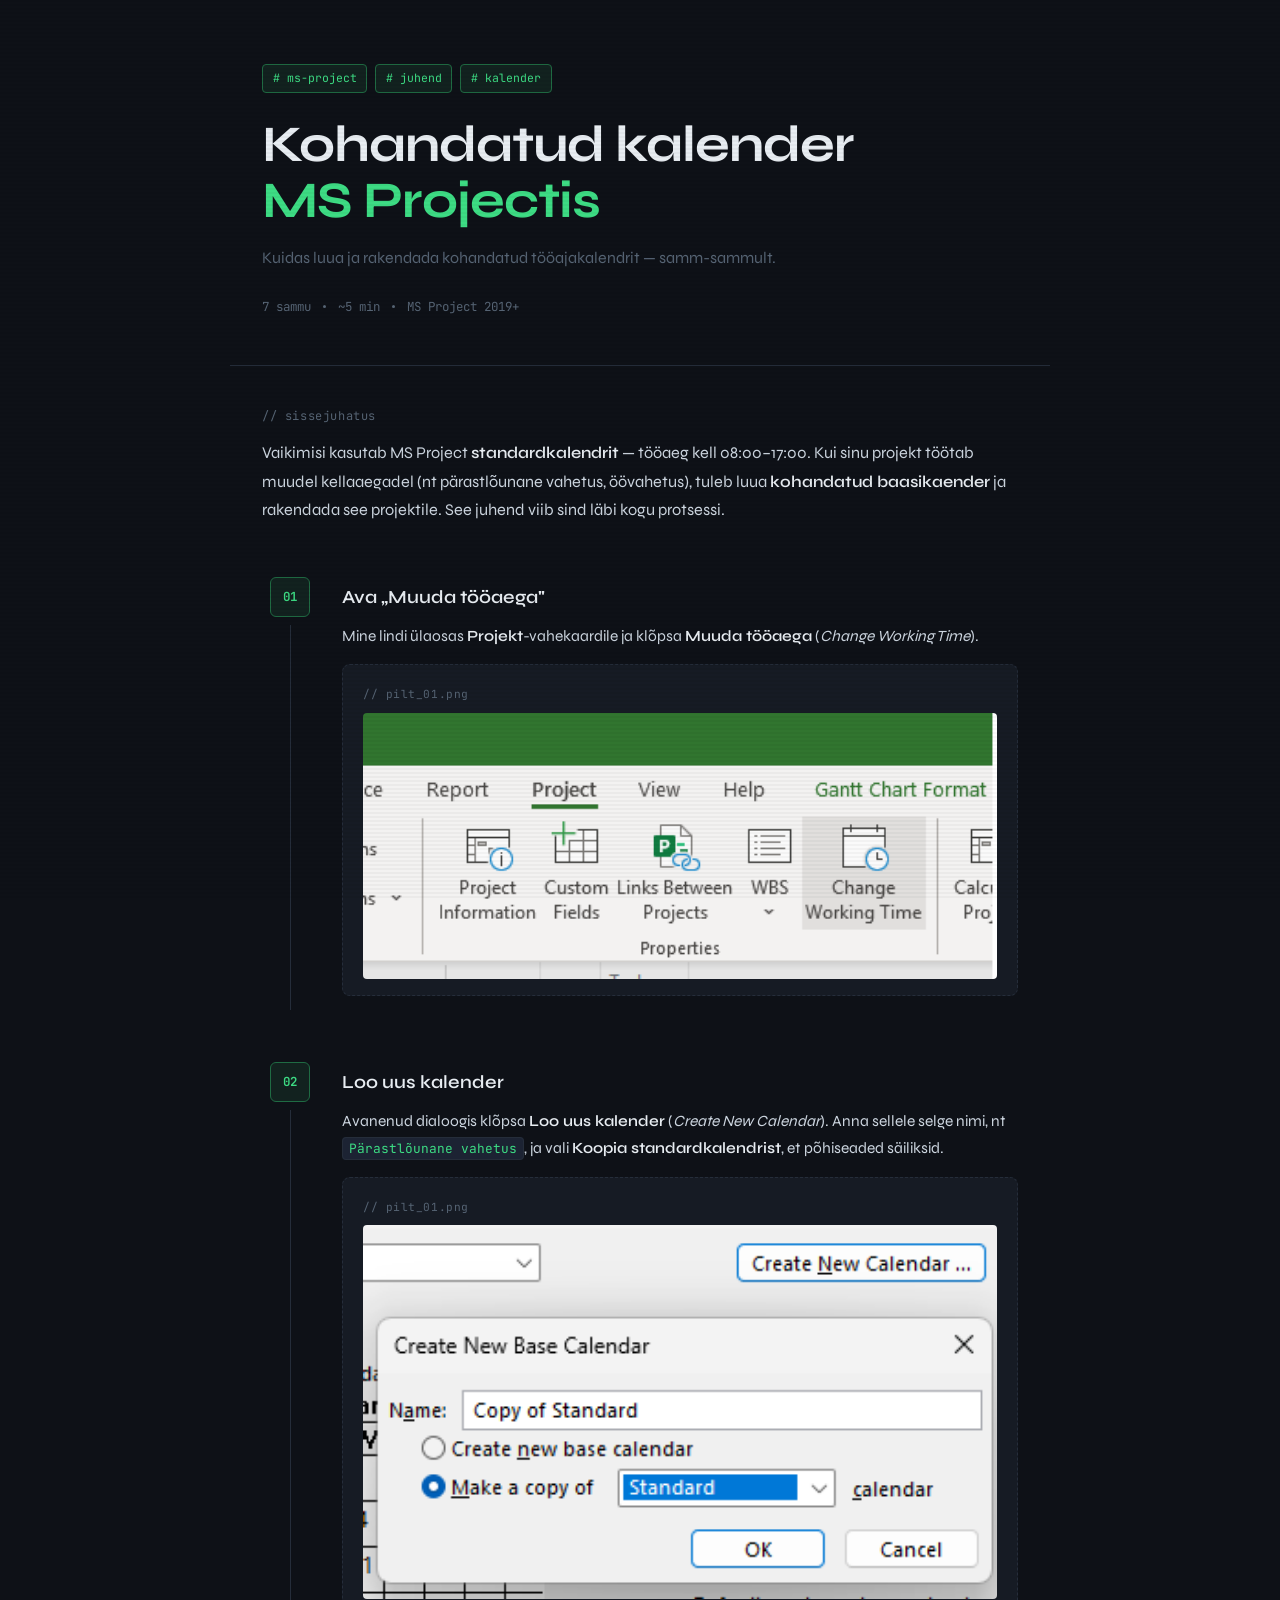
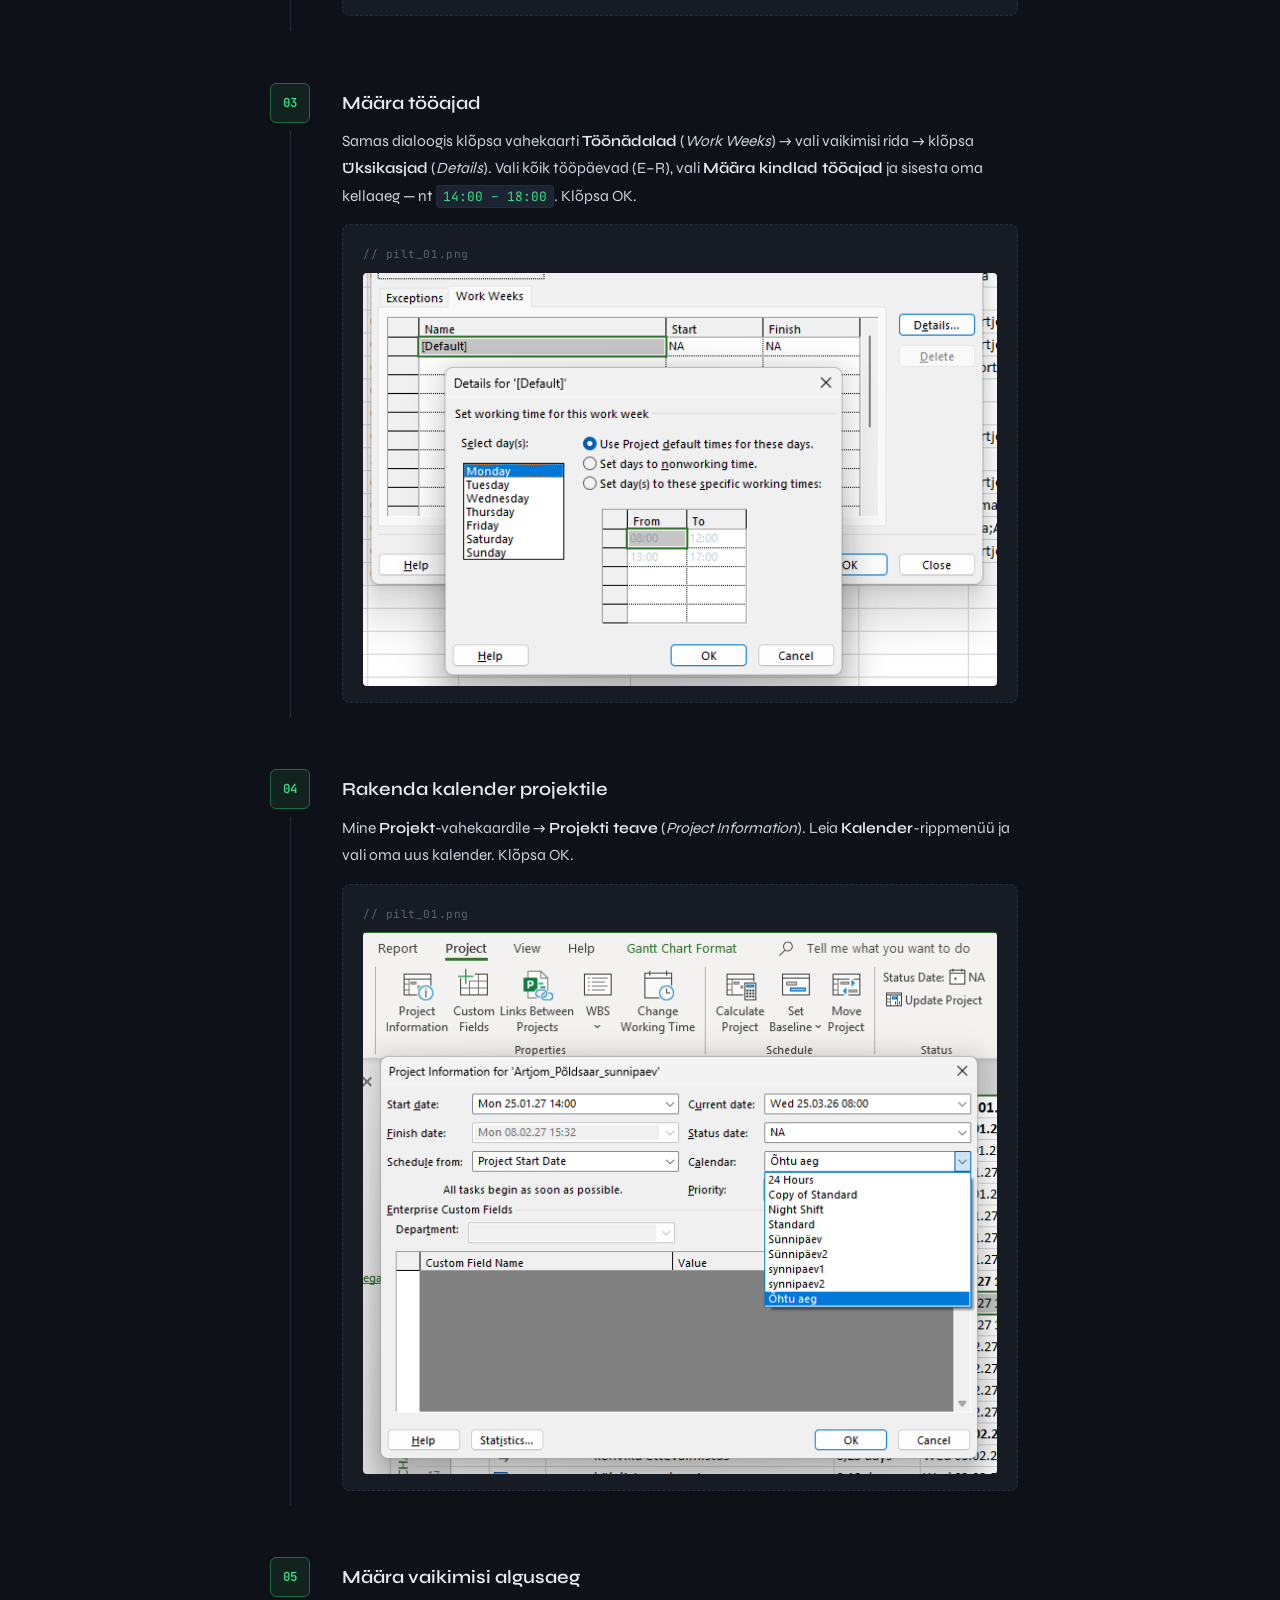
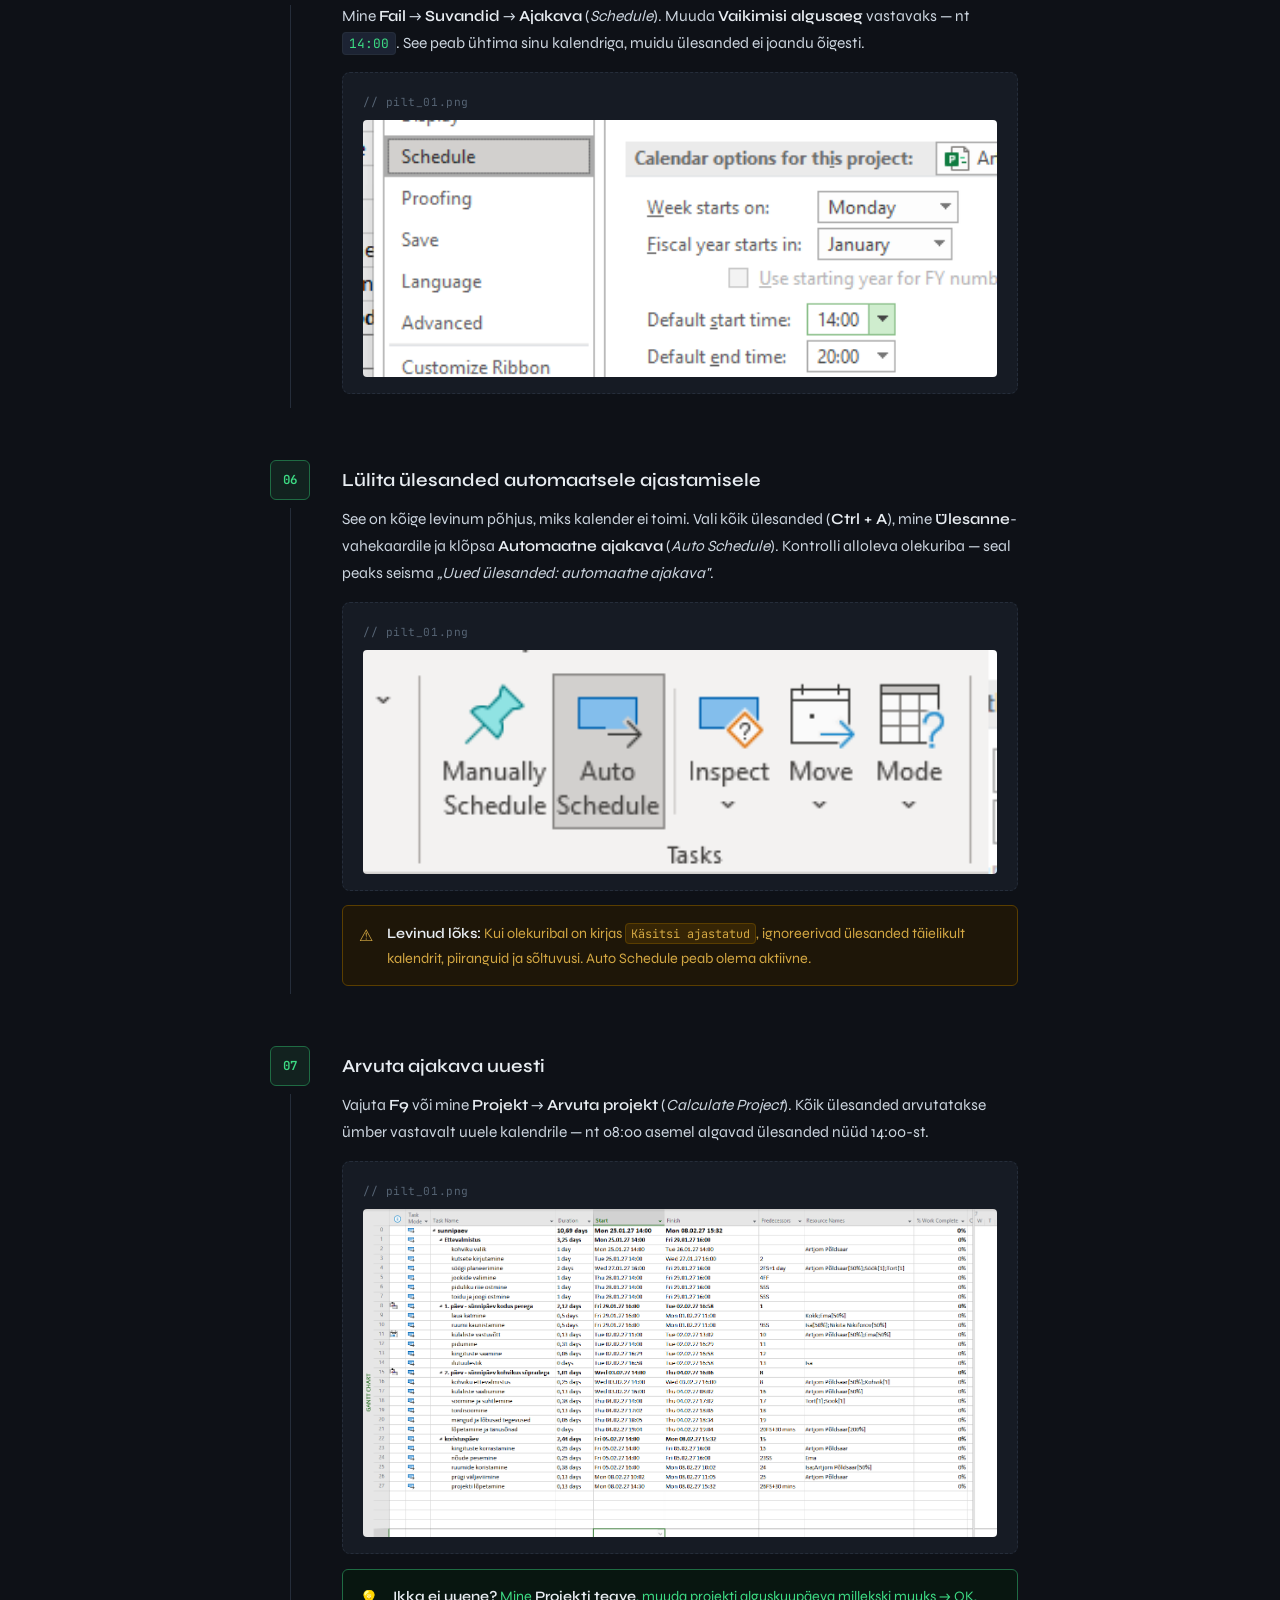
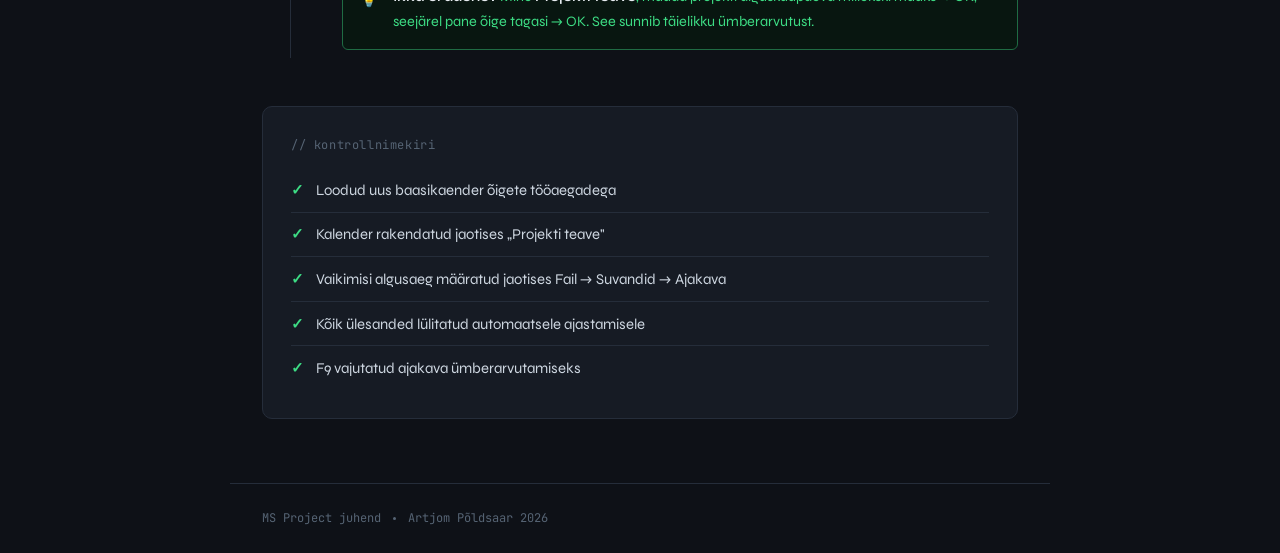
==== commit b042ddb9: "Update footer text with author name and year" ====
--- a/index.html
+++ b/index.html
@@ -177,7 +177,7 @@
   <footer>
     <span>MS Project juhend</span>
     <span class="dot"></span>
-    <span>Ainult õppeotstarbel</span>
+    <span>Artjom Põldsaar 2026</span>
   </footer>
 
   <script>
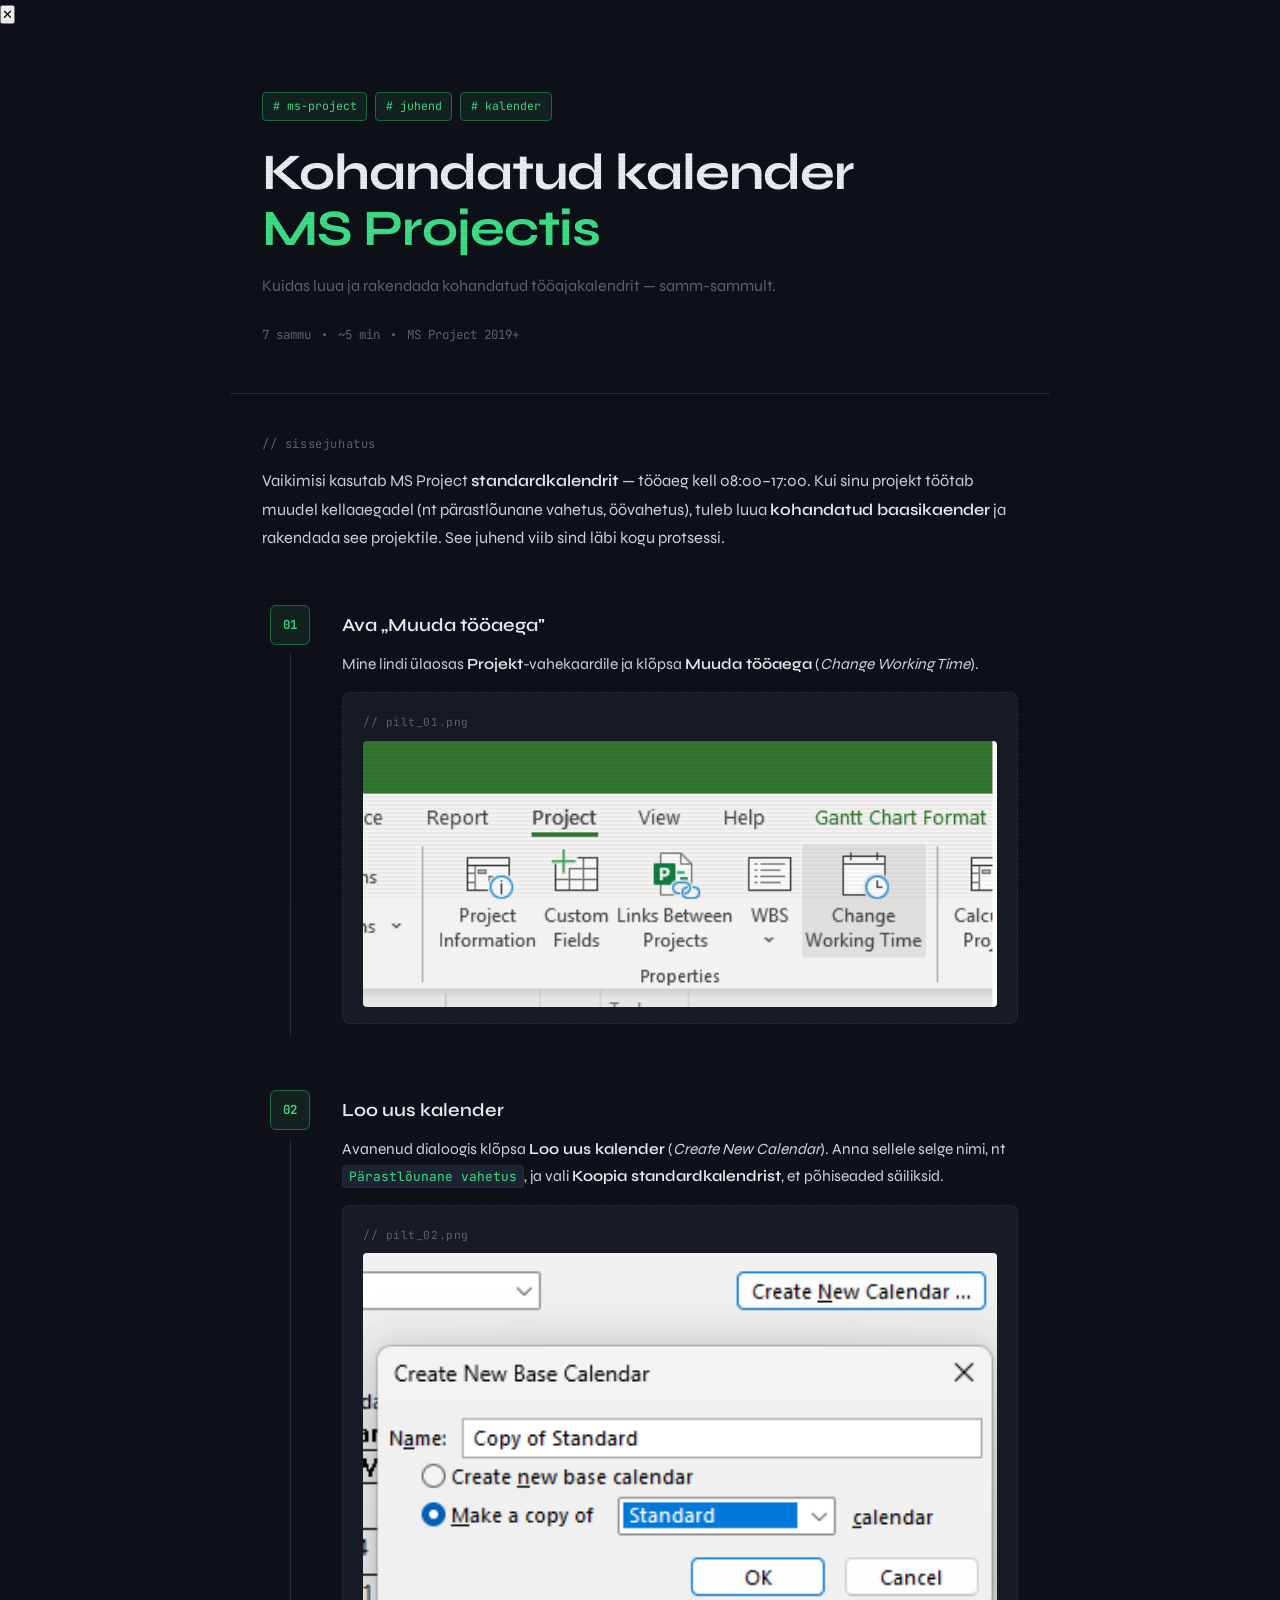
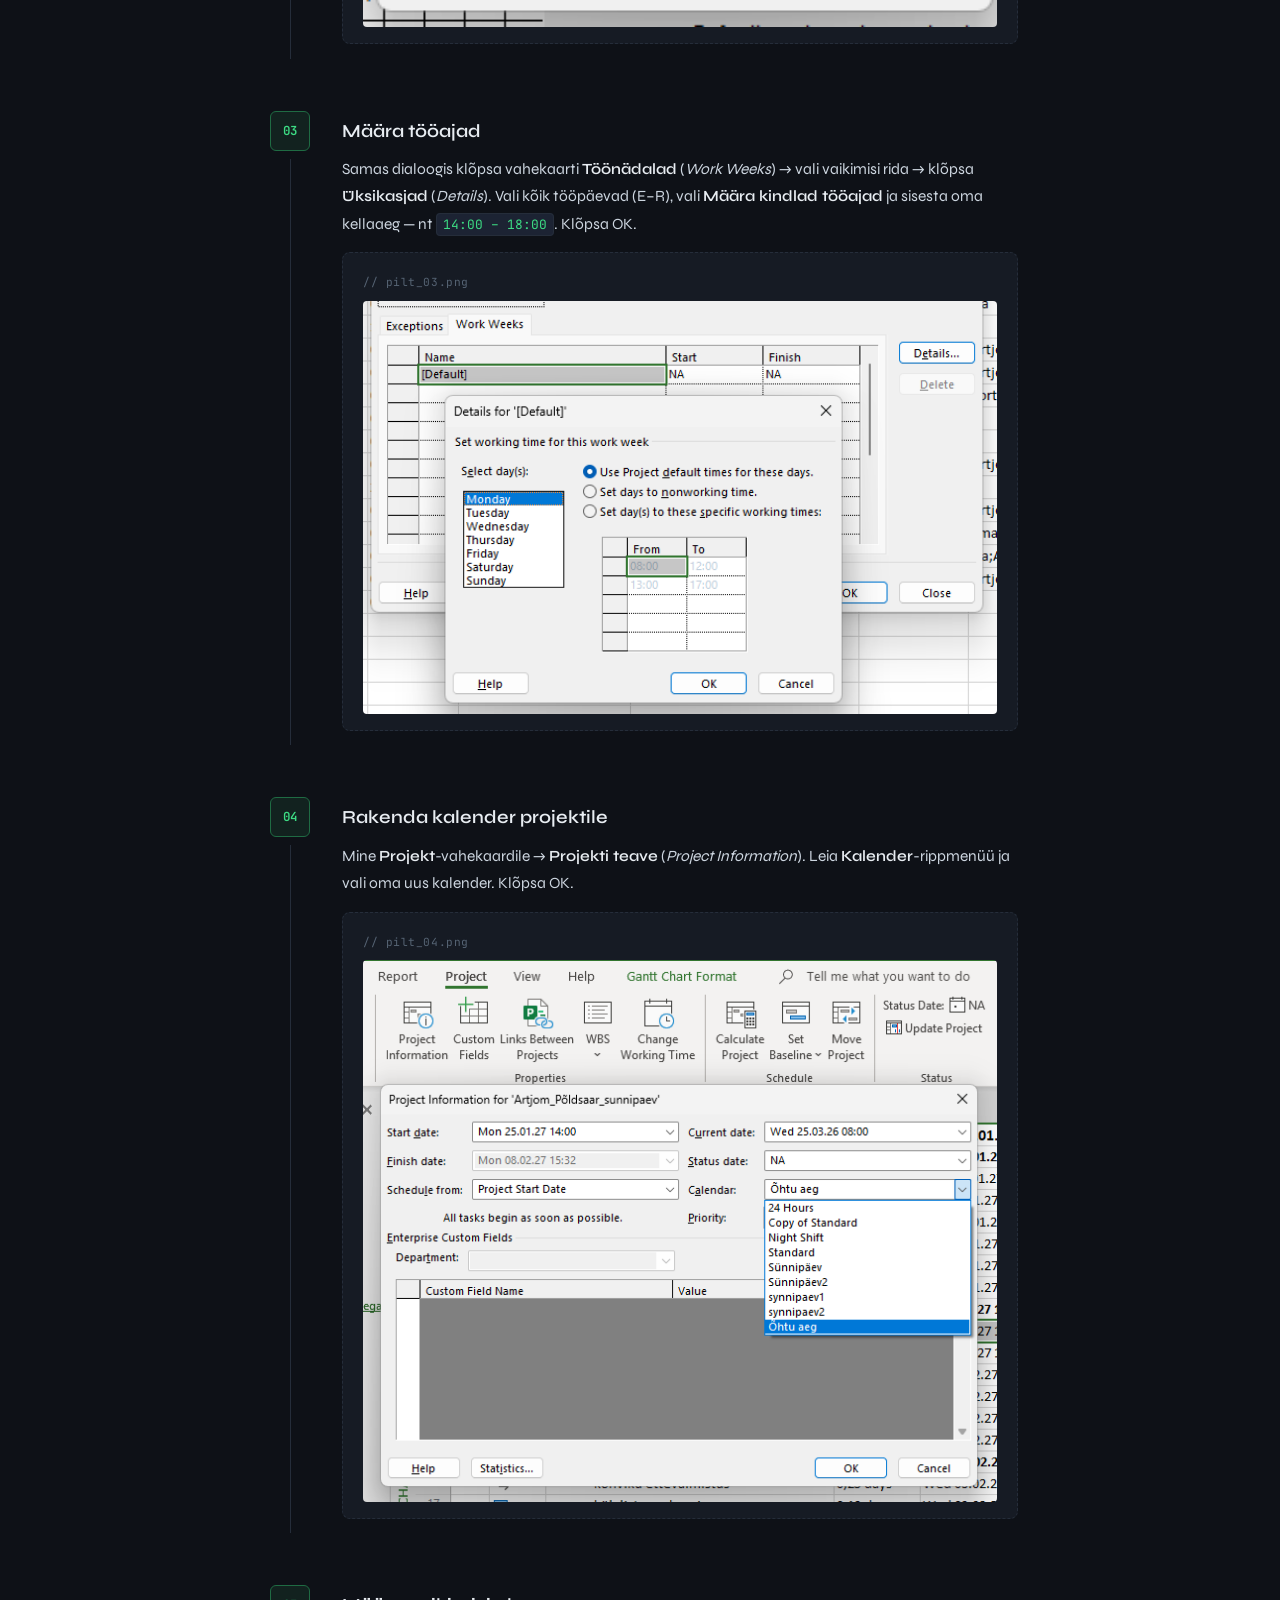
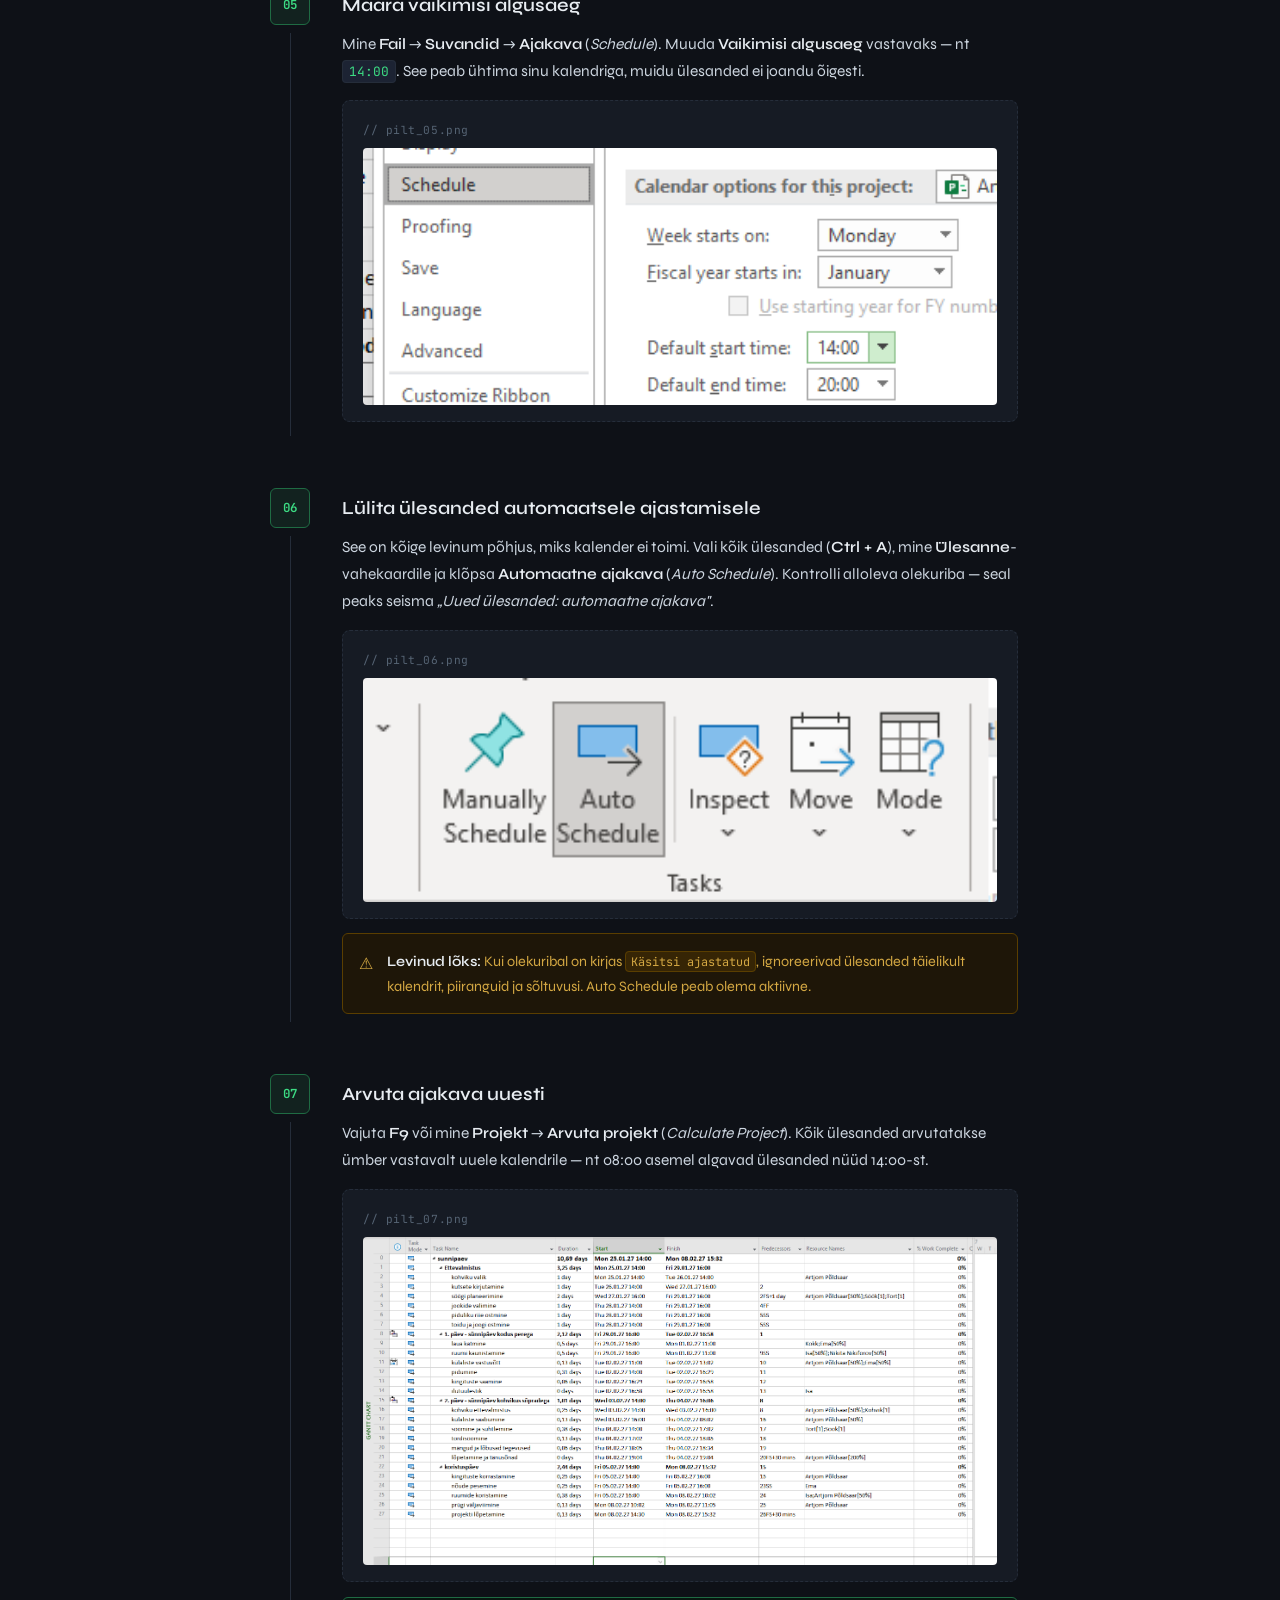
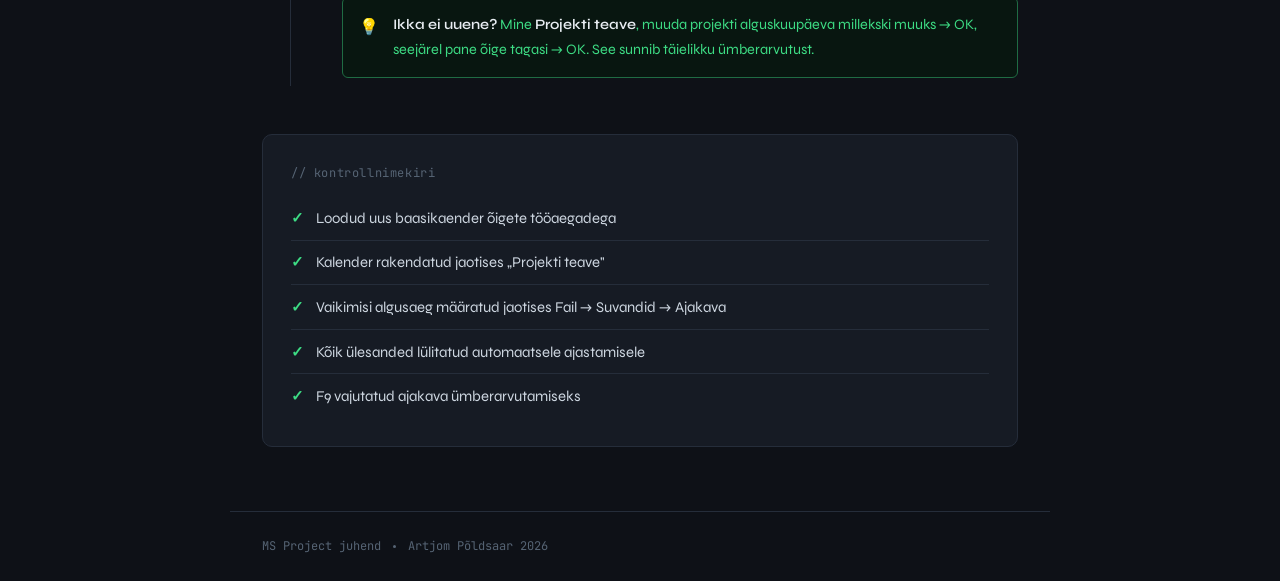
==== commit 882f6439: "Add lightbox feature and enhance image display" ====
--- a/index.html
+++ b/index.html
@@ -11,6 +11,12 @@
 <body>
 
   <div class="scanline"></div>
+
+  <!-- LIGHTBOX -->
+  <div class="lightbox" id="lightbox">
+    <button class="lightbox-close" id="lightbox-close">✕</button>
+    <img src="" alt="" id="lightbox-img">
+  </div>
 
   <header>
     <div class="header-meta">
@@ -47,7 +53,7 @@
         <p>Mine lindi ülaosas <strong>Projekt</strong>-vahekaardile ja klõpsa <strong>Muuda tööaega</strong> (<em>Change Working Time</em>).</p>
         <div class="screenshot-box">
           <span class="screenshot-label">// pilt_01.png</span>
-          <img src="step1.png" alt="Projekt → Muuda tööaega">
+          <img src="step1.png" alt="Projekt → Muuda tööaega" class="zoomable">
         </div>
       </div>
     </article>
@@ -62,8 +68,8 @@
         <h2>Loo uus kalender</h2>
         <p>Avanenud dialoogis klõpsa <strong>Loo uus kalender</strong> (<em>Create New Calendar</em>). Anna sellele selge nimi, nt <code>Pärastlõunane vahetus</code>, ja vali <strong>Koopia standardkalendrist</strong>, et põhiseaded säiliksid.</p>
         <div class="screenshot-box">
-          <span class="screenshot-label">// pilt_01.png</span>
-          <img src="step2.png" alt="Loo kalender">
+          <span class="screenshot-label">// pilt_02.png</span>
+          <img src="step2.png" alt="Loo kalender" class="zoomable">
         </div>
       </div>
     </article>
@@ -78,8 +84,8 @@
         <h2>Määra tööajad</h2>
         <p>Samas dialoogis klõpsa vahekaarti <strong>Töönädalad</strong> (<em>Work Weeks</em>) → vali vaikimisi rida → klõpsa <strong>Üksikasjad</strong> (<em>Details</em>). Vali kõik tööpäevad (E–R), vali <strong>Määra kindlad tööajad</strong> ja sisesta oma kellaaeg — nt <code>14:00 – 18:00</code>. Klõpsa OK.</p>
         <div class="screenshot-box">
-          <span class="screenshot-label">// pilt_01.png</span>
-          <img src="step3.png" alt="">
+          <span class="screenshot-label">// pilt_03.png</span>
+          <img src="step3.png" alt="Tööajad" class="zoomable">
         </div>
       </div>
     </article>
@@ -94,8 +100,8 @@
         <h2>Rakenda kalender projektile</h2>
         <p>Mine <strong>Projekt</strong>-vahekaardile → <strong>Projekti teave</strong> (<em>Project Information</em>). Leia <strong>Kalender</strong>-rippmenüü ja vali oma uus kalender. Klõpsa OK.</p>
         <div class="screenshot-box">
-          <span class="screenshot-label">// pilt_01.png</span>
-          <img src="step4.png" alt="Loo kalender">
+          <span class="screenshot-label">// pilt_04.png</span>
+          <img src="step4.png" alt="Projekti teave" class="zoomable">
         </div>
       </div>
     </article>
@@ -110,8 +116,8 @@
         <h2>Määra vaikimisi algusaeg</h2>
         <p>Mine <strong>Fail</strong> → <strong>Suvandid</strong> → <strong>Ajakava</strong> (<em>Schedule</em>). Muuda <strong>Vaikimisi algusaeg</strong> vastavaks — nt <code>14:00</code>. See peab ühtima sinu kalendriga, muidu ülesanded ei joandu õigesti.</p>
         <div class="screenshot-box">
-          <span class="screenshot-label">// pilt_01.png</span>
-          <img src="step5.png" alt="Loo kalender">
+          <span class="screenshot-label">// pilt_05.png</span>
+          <img src="step5.png" alt="Vaikimisi algusaeg" class="zoomable">
         </div>
       </div>
     </article>
@@ -126,8 +132,8 @@
         <h2>Lülita ülesanded automaatsele ajastamisele</h2>
         <p>See on kõige levinum põhjus, miks kalender ei toimi. Vali kõik ülesanded (<strong>Ctrl + A</strong>), mine <strong>Ülesanne</strong>-vahekaardile ja klõpsa <strong>Automaatne ajakava</strong> (<em>Auto Schedule</em>). Kontrolli alloleva olekuriba — seal peaks seisma <em>„Uued ülesanded: automaatne ajakava"</em>.</p>
         <div class="screenshot-box">
-          <span class="screenshot-label">// pilt_01.png</span>
-          <img src="step6.png" alt="Loo kalender">
+          <span class="screenshot-label">// pilt_06.png</span>
+          <img src="step6.png" alt="Auto Schedule" class="zoomable">
         </div>
         <div class="callout warning">
           <span class="callout-icon">⚠</span>
@@ -148,8 +154,8 @@
         <h2>Arvuta ajakava uuesti</h2>
         <p>Vajuta <strong>F9</strong> või mine <strong>Projekt</strong> → <strong>Arvuta projekt</strong> (<em>Calculate Project</em>). Kõik ülesanded arvutatakse ümber vastavalt uuele kalendrile — nt 08:00 asemel algavad ülesanded nüüd 14:00-st.</p>
         <div class="screenshot-box">
-          <span class="screenshot-label">// pilt_01.png</span>
-          <img src="step7.png" alt="Loo kalender">
+          <span class="screenshot-label">// pilt_07.png</span>
+          <img src="step7.png" alt="Arvuta projekt" class="zoomable">
         </div>
         <div class="callout tip">
           <span class="callout-icon">💡</span>
@@ -181,12 +187,34 @@
   </footer>
 
   <script>
-    // Fade-in steps on scroll
+    // Scroll fade-in
     const steps = document.querySelectorAll('.step, .intro, .summary');
     const obs = new IntersectionObserver(entries => {
       entries.forEach(e => { if (e.isIntersecting) e.target.classList.add('visible'); });
     }, { threshold: 0.08 });
     steps.forEach(s => obs.observe(s));
+
+    // Lightbox
+    const lightbox = document.getElementById('lightbox');
+    const lightboxImg = document.getElementById('lightbox-img');
+
+    document.querySelectorAll('.zoomable').forEach(img => {
+      img.addEventListener('click', () => {
+        lightboxImg.src = img.src;
+        lightboxImg.alt = img.alt;
+        lightbox.classList.add('open');
+        document.body.style.overflow = 'hidden';
+      });
+    });
+
+    function closeLightbox() {
+      lightbox.classList.remove('open');
+      document.body.style.overflow = '';
+    }
+
+    document.getElementById('lightbox-close').addEventListener('click', closeLightbox);
+    lightbox.addEventListener('click', e => { if (e.target === lightbox) closeLightbox(); });
+    document.addEventListener('keydown', e => { if (e.key === 'Escape') closeLightbox(); });
   </script>
 
 </body>
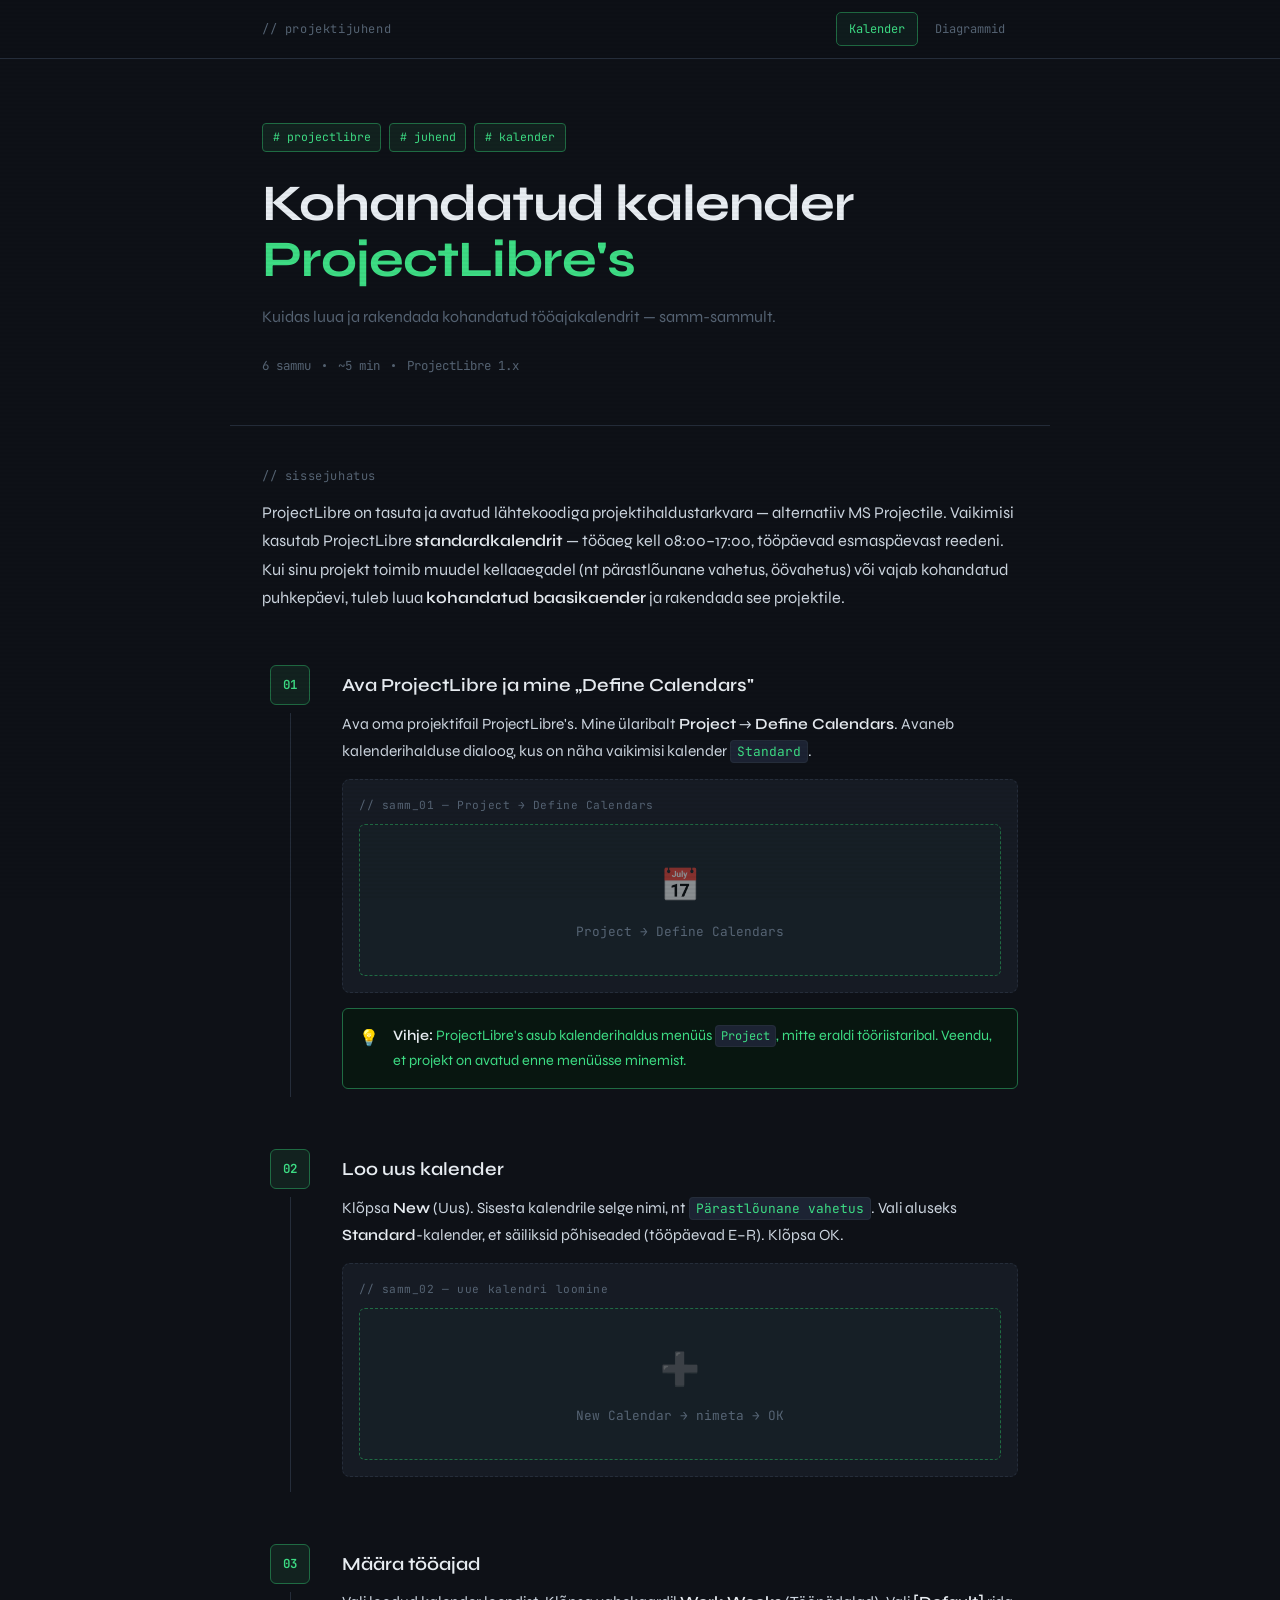
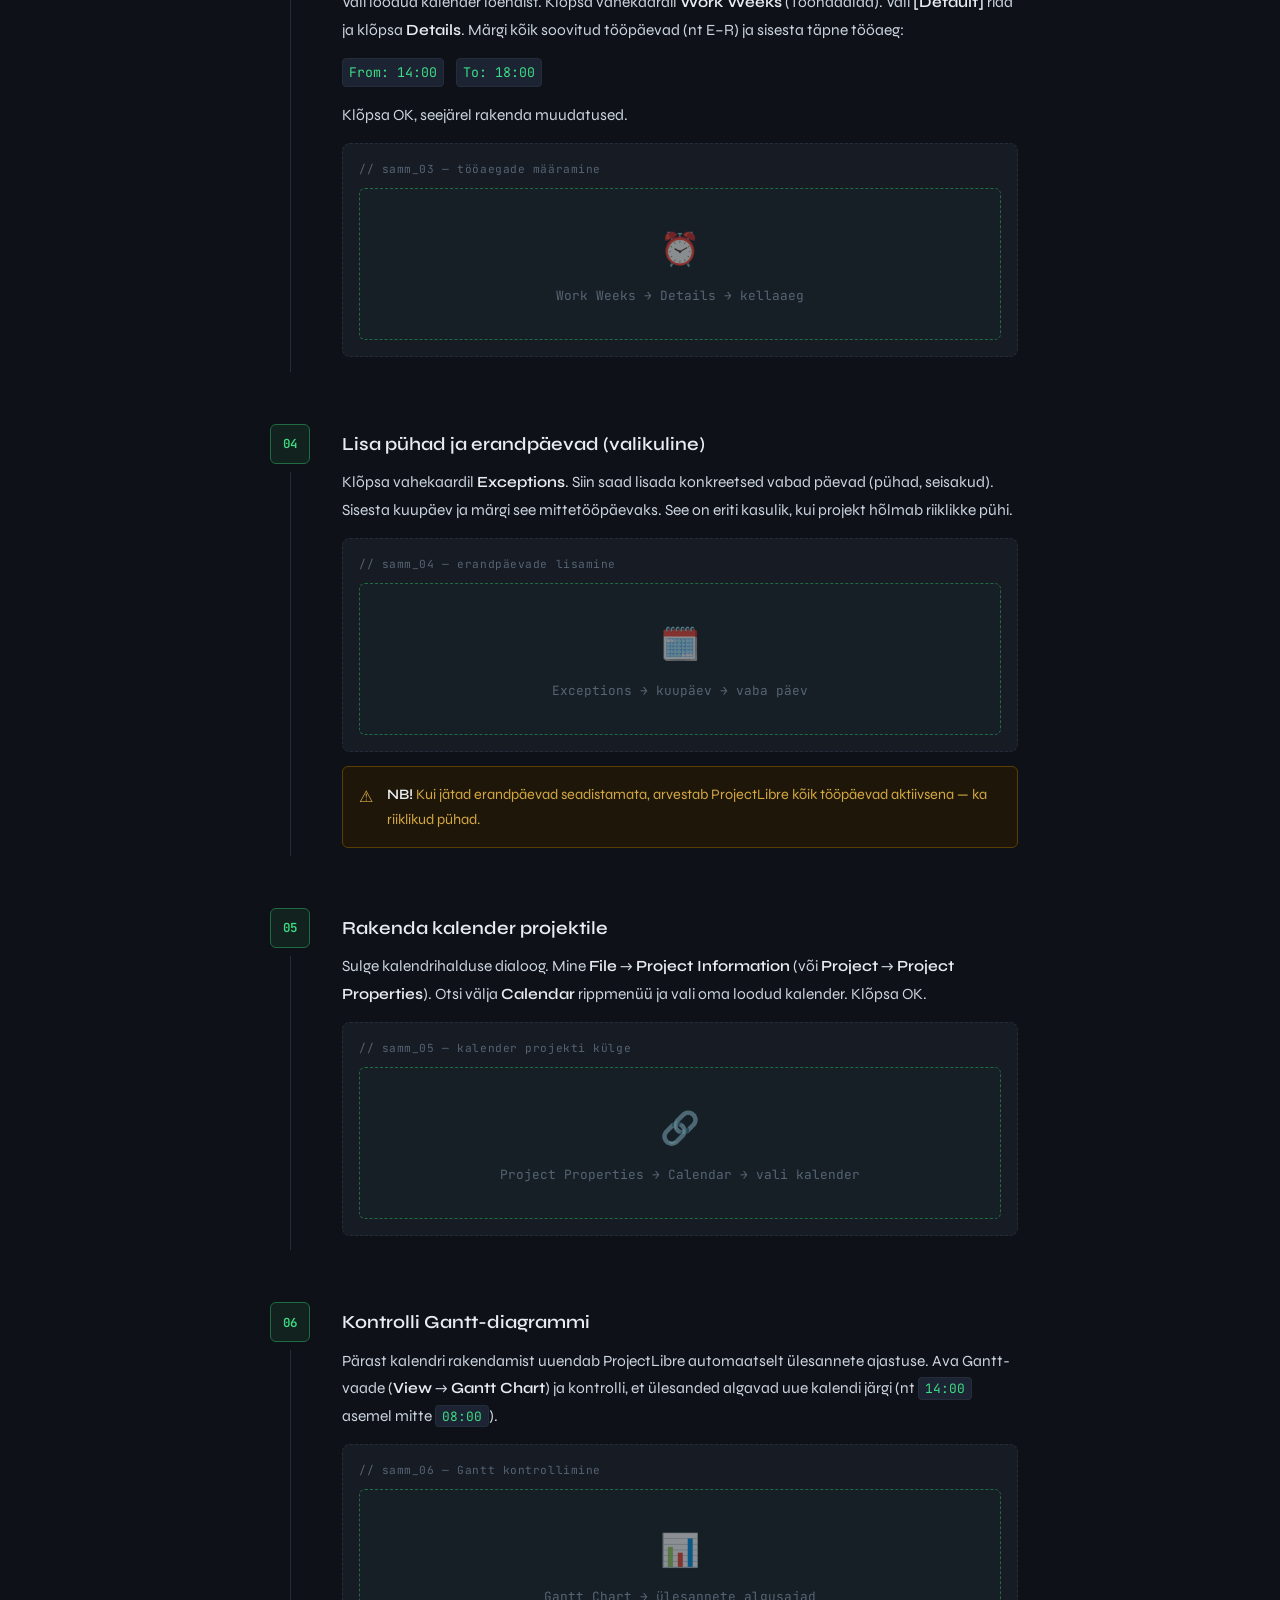
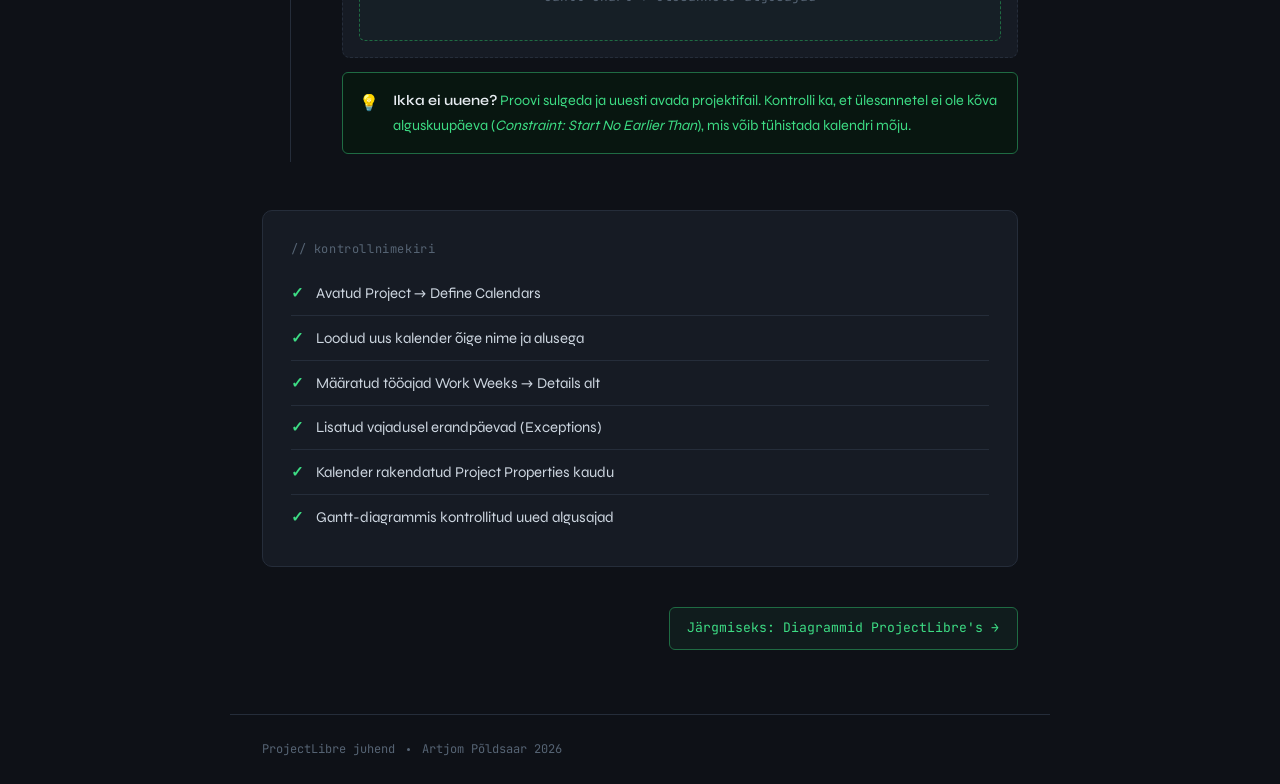
==== commit 2c1319e1: "Update index.html with ProjectLibre calendar guide — Closes #1" ====
--- a/index.html
+++ b/index.html
@@ -3,7 +3,7 @@
 <head>
   <meta charset="UTF-8">
   <meta name="viewport" content="width=device-width, initial-scale=1.0">
-  <title>Kohandatud kalender MS Projectis</title>
+  <title>Kohandatud kalender ProjectLibre's</title>
   <link rel="preconnect" href="https://fonts.googleapis.com">
   <link href="https://fonts.googleapis.com/css2?family=JetBrains+Mono:wght@400;600&family=Syne:wght@400;600;700&display=swap" rel="stylesheet">
   <link rel="stylesheet" href="style.css">
@@ -18,20 +18,31 @@
     <img src="" alt="" id="lightbox-img">
   </div>
 
+  <!-- NAV -->
+  <nav class="site-nav">
+    <div class="nav-inner">
+      <span class="nav-brand">// projektijuhend</span>
+      <div class="nav-links">
+        <a href="index.html" class="nav-link active">Kalender</a>
+        <a href="diagramm.html" class="nav-link">Diagrammid</a>
+      </div>
+    </div>
+  </nav>
+
   <header>
     <div class="header-meta">
-      <span class="tag"># ms-project</span>
+      <span class="tag"># projectlibre</span>
       <span class="tag"># juhend</span>
       <span class="tag"># kalender</span>
     </div>
-    <h1>Kohandatud kalender<br><span class="accent">MS Projectis</span></h1>
+    <h1>Kohandatud kalender<br><span class="accent">ProjectLibre's</span></h1>
     <p class="subtitle">Kuidas luua ja rakendada kohandatud tööajakalendrit — samm-sammult.</p>
     <div class="header-bar">
-      <span>7 sammu</span>
+      <span>6 sammu</span>
       <span class="dot"></span>
       <span>~5 min</span>
       <span class="dot"></span>
-      <span>MS Project 2019+</span>
+      <span>ProjectLibre 1.x</span>
     </div>
   </header>
 
@@ -39,7 +50,7 @@
 
     <section class="intro">
       <div class="terminal-label">// sissejuhatus</div>
-      <p>Vaikimisi kasutab MS Project <strong>standardkalendrit</strong> — tööaeg kell 08:00–17:00. Kui sinu projekt töötab muudel kellaaegadel (nt pärastlõunane vahetus, öövahetus), tuleb luua <strong>kohandatud baasikaender</strong> ja rakendada see projektile. See juhend viib sind läbi kogu protsessi.</p>
+      <p>ProjectLibre on tasuta ja avatud lähtekoodiga projektihaldustarkvara — alternatiiv MS Projectile. Vaikimisi kasutab ProjectLibre <strong>standardkalendrit</strong> — tööaeg kell 08:00–17:00, tööpäevad esmaspäevast reedeni. Kui sinu projekt toimib muudel kellaaegadel (nt pärastlõunane vahetus, öövahetus) või vajab kohandatud puhkepäevi, tuleb luua <strong>kohandatud baasikaender</strong> ja rakendada see projektile.</p>
     </section>
 
     <!-- SAMM 1 -->
@@ -49,11 +60,20 @@
         <div class="step-line"></div>
       </div>
       <div class="step-content">
-        <h2>Ava „Muuda tööaega"</h2>
-        <p>Mine lindi ülaosas <strong>Projekt</strong>-vahekaardile ja klõpsa <strong>Muuda tööaega</strong> (<em>Change Working Time</em>).</p>
-        <div class="screenshot-box">
-          <span class="screenshot-label">// pilt_01.png</span>
-          <img src="step1.png" alt="Projekt → Muuda tööaega" class="zoomable">
+        <h2>Ava ProjectLibre ja mine „Define Calendars"</h2>
+        <p>Ava oma projektifail ProjectLibre's. Mine ülaribalt <strong>Project</strong> → <strong>Define Calendars</strong>. Avaneb kalenderihalduse dialoog, kus on näha vaikimisi kalender <code>Standard</code>.</p>
+        <div class="screenshot-box">
+          <span class="screenshot-label">// samm_01 — Project → Define Calendars</span>
+          <div class="screenshot-placeholder">
+            <span class="ph-icon">📅</span>
+            <span>Project → Define Calendars</span>
+          </div>
+        </div>
+        <div class="callout tip">
+          <span class="callout-icon">💡</span>
+          <div>
+            <strong>Vihje:</strong> ProjectLibre's asub kalenderihaldus menüüs <code>Project</code>, mitte eraldi tööriistaribal. Veendu, et projekt on avatud enne menüüsse minemist.
+          </div>
         </div>
       </div>
     </article>
@@ -66,10 +86,13 @@
       </div>
       <div class="step-content">
         <h2>Loo uus kalender</h2>
-        <p>Avanenud dialoogis klõpsa <strong>Loo uus kalender</strong> (<em>Create New Calendar</em>). Anna sellele selge nimi, nt <code>Pärastlõunane vahetus</code>, ja vali <strong>Koopia standardkalendrist</strong>, et põhiseaded säiliksid.</p>
-        <div class="screenshot-box">
-          <span class="screenshot-label">// pilt_02.png</span>
-          <img src="step2.png" alt="Loo kalender" class="zoomable">
+        <p>Klõpsa <strong>New</strong> (Uus). Sisesta kalendrile selge nimi, nt <code>Pärastlõunane vahetus</code>. Vali aluseks <strong>Standard</strong>-kalender, et säiliksid põhiseaded (tööpäevad E–R). Klõpsa OK.</p>
+        <div class="screenshot-box">
+          <span class="screenshot-label">// samm_02 — uue kalendri loomine</span>
+          <div class="screenshot-placeholder">
+            <span class="ph-icon">➕</span>
+            <span>New Calendar → nimeta → OK</span>
+          </div>
         </div>
       </div>
     </article>
@@ -82,10 +105,18 @@
       </div>
       <div class="step-content">
         <h2>Määra tööajad</h2>
-        <p>Samas dialoogis klõpsa vahekaarti <strong>Töönädalad</strong> (<em>Work Weeks</em>) → vali vaikimisi rida → klõpsa <strong>Üksikasjad</strong> (<em>Details</em>). Vali kõik tööpäevad (E–R), vali <strong>Määra kindlad tööajad</strong> ja sisesta oma kellaaeg — nt <code>14:00 – 18:00</code>. Klõpsa OK.</p>
-        <div class="screenshot-box">
-          <span class="screenshot-label">// pilt_03.png</span>
-          <img src="step3.png" alt="Tööajad" class="zoomable">
+        <p>Vali loodud kalender loendist. Klõpsa vahekaardil <strong>Work Weeks</strong> (Töönädalad). Vali <strong>[Default]</strong> rida ja klõpsa <strong>Details</strong>. Märgi kõik soovitud tööpäevad (nt E–R) ja sisesta täpne tööaeg:</p>
+        <ul class="inline-list">
+          <li><code>From: 14:00</code></li>
+          <li><code>To: 18:00</code></li>
+        </ul>
+        <p>Klõpsa OK, seejärel rakenda muudatused.</p>
+        <div class="screenshot-box">
+          <span class="screenshot-label">// samm_03 — tööaegade määramine</span>
+          <div class="screenshot-placeholder">
+            <span class="ph-icon">⏰</span>
+            <span>Work Weeks → Details → kellaaeg</span>
+          </div>
         </div>
       </div>
     </article>
@@ -97,70 +128,63 @@
         <div class="step-line"></div>
       </div>
       <div class="step-content">
-        <h2>Rakenda kalender projektile</h2>
-        <p>Mine <strong>Projekt</strong>-vahekaardile → <strong>Projekti teave</strong> (<em>Project Information</em>). Leia <strong>Kalender</strong>-rippmenüü ja vali oma uus kalender. Klõpsa OK.</p>
-        <div class="screenshot-box">
-          <span class="screenshot-label">// pilt_04.png</span>
-          <img src="step4.png" alt="Projekti teave" class="zoomable">
-        </div>
-      </div>
-    </article>
-
-    <!-- SAMM 5 -->
-    <article class="step">
-      <div class="step-aside">
-        <span class="step-num">05</span>
-        <div class="step-line"></div>
-      </div>
-      <div class="step-content">
-        <h2>Määra vaikimisi algusaeg</h2>
-        <p>Mine <strong>Fail</strong> → <strong>Suvandid</strong> → <strong>Ajakava</strong> (<em>Schedule</em>). Muuda <strong>Vaikimisi algusaeg</strong> vastavaks — nt <code>14:00</code>. See peab ühtima sinu kalendriga, muidu ülesanded ei joandu õigesti.</p>
-        <div class="screenshot-box">
-          <span class="screenshot-label">// pilt_05.png</span>
-          <img src="step5.png" alt="Vaikimisi algusaeg" class="zoomable">
-        </div>
-      </div>
-    </article>
-
-    <!-- SAMM 6 -->
-    <article class="step">
-      <div class="step-aside">
-        <span class="step-num">06</span>
-        <div class="step-line"></div>
-      </div>
-      <div class="step-content">
-        <h2>Lülita ülesanded automaatsele ajastamisele</h2>
-        <p>See on kõige levinum põhjus, miks kalender ei toimi. Vali kõik ülesanded (<strong>Ctrl + A</strong>), mine <strong>Ülesanne</strong>-vahekaardile ja klõpsa <strong>Automaatne ajakava</strong> (<em>Auto Schedule</em>). Kontrolli alloleva olekuriba — seal peaks seisma <em>„Uued ülesanded: automaatne ajakava"</em>.</p>
-        <div class="screenshot-box">
-          <span class="screenshot-label">// pilt_06.png</span>
-          <img src="step6.png" alt="Auto Schedule" class="zoomable">
+        <h2>Lisa pühad ja erandpäevad (valikuline)</h2>
+        <p>Klõpsa vahekaardil <strong>Exceptions</strong>. Siin saad lisada konkreetsed vabad päevad (pühad, seisakud). Sisesta kuupäev ja märgi see mittetööpäevaks. See on eriti kasulik, kui projekt hõlmab riiklikke pühi.</p>
+        <div class="screenshot-box">
+          <span class="screenshot-label">// samm_04 — erandpäevade lisamine</span>
+          <div class="screenshot-placeholder">
+            <span class="ph-icon">🗓️</span>
+            <span>Exceptions → kuupäev → vaba päev</span>
+          </div>
         </div>
         <div class="callout warning">
           <span class="callout-icon">⚠</span>
           <div>
-            <strong>Levinud lõks:</strong> Kui olekuribal on kirjas <code>Käsitsi ajastatud</code>, ignoreerivad ülesanded täielikult kalendrit, piiranguid ja sõltuvusi. Auto Schedule peab olema aktiivne.
-          </div>
-        </div>
-      </div>
-    </article>
-
-    <!-- SAMM 7 -->
-    <article class="step">
-      <div class="step-aside">
-        <span class="step-num">07</span>
-        <div class="step-line"></div>
-      </div>
-      <div class="step-content">
-        <h2>Arvuta ajakava uuesti</h2>
-        <p>Vajuta <strong>F9</strong> või mine <strong>Projekt</strong> → <strong>Arvuta projekt</strong> (<em>Calculate Project</em>). Kõik ülesanded arvutatakse ümber vastavalt uuele kalendrile — nt 08:00 asemel algavad ülesanded nüüd 14:00-st.</p>
-        <div class="screenshot-box">
-          <span class="screenshot-label">// pilt_07.png</span>
-          <img src="step7.png" alt="Arvuta projekt" class="zoomable">
+            <strong>NB!</strong> Kui jätad erandpäevad seadistamata, arvestab ProjectLibre kõik tööpäevad aktiivsena — ka riiklikud pühad.
+          </div>
+        </div>
+      </div>
+    </article>
+
+    <!-- SAMM 5 -->
+    <article class="step">
+      <div class="step-aside">
+        <span class="step-num">05</span>
+        <div class="step-line"></div>
+      </div>
+      <div class="step-content">
+        <h2>Rakenda kalender projektile</h2>
+        <p>Sulge kalendrihalduse dialoog. Mine <strong>File</strong> → <strong>Project Information</strong> (või <strong>Project</strong> → <strong>Project Properties</strong>). Otsi välja <strong>Calendar</strong> rippmenüü ja vali oma loodud kalender. Klõpsa OK.</p>
+        <div class="screenshot-box">
+          <span class="screenshot-label">// samm_05 — kalender projekti külge</span>
+          <div class="screenshot-placeholder">
+            <span class="ph-icon">🔗</span>
+            <span>Project Properties → Calendar → vali kalender</span>
+          </div>
+        </div>
+      </div>
+    </article>
+
+    <!-- SAMM 6 -->
+    <article class="step">
+      <div class="step-aside">
+        <span class="step-num">06</span>
+        <div class="step-line"></div>
+      </div>
+      <div class="step-content">
+        <h2>Kontrolli Gantt-diagrammi</h2>
+        <p>Pärast kalendri rakendamist uuendab ProjectLibre automaatselt ülesannete ajastuse. Ava Gantt-vaade (<strong>View</strong> → <strong>Gantt Chart</strong>) ja kontrolli, et ülesanded algavad uue kalendi järgi (nt <code>14:00</code> asemel mitte <code>08:00</code>).</p>
+        <div class="screenshot-box">
+          <span class="screenshot-label">// samm_06 — Gantt kontrollimine</span>
+          <div class="screenshot-placeholder">
+            <span class="ph-icon">📊</span>
+            <span>Gantt Chart → ülesannete algusajad</span>
+          </div>
         </div>
         <div class="callout tip">
           <span class="callout-icon">💡</span>
           <div>
-            <strong>Ikka ei uuene?</strong> Mine <strong>Projekti teave</strong>, muuda projekti alguskuupäeva millekski muuks → OK, seejärel pane õige tagasi → OK. See sunnib täielikku ümberarvutust.
+            <strong>Ikka ei uuene?</strong> Proovi sulgeda ja uuesti avada projektifail. Kontrolli ka, et ülesannetel ei ole kõva alguskuupäeva (<em>Constraint: Start No Earlier Than</em>), mis võib tühistada kalendri mõju.
           </div>
         </div>
       </div>
@@ -170,34 +194,36 @@
     <section class="summary">
       <div class="terminal-label">// kontrollnimekiri</div>
       <ul class="checklist">
-        <li><span class="check">✓</span> Loodud uus baasikaender õigete tööaegadega</li>
-        <li><span class="check">✓</span> Kalender rakendatud jaotises „Projekti teave"</li>
-        <li><span class="check">✓</span> Vaikimisi algusaeg määratud jaotises Fail → Suvandid → Ajakava</li>
-        <li><span class="check">✓</span> Kõik ülesanded lülitatud automaatsele ajastamisele</li>
-        <li><span class="check">✓</span> F9 vajutatud ajakava ümberarvutamiseks</li>
+        <li><span class="check">✓</span> Avatud Project → Define Calendars</li>
+        <li><span class="check">✓</span> Loodud uus kalender õige nime ja alusega</li>
+        <li><span class="check">✓</span> Määratud tööajad Work Weeks → Details alt</li>
+        <li><span class="check">✓</span> Lisatud vajadusel erandpäevad (Exceptions)</li>
+        <li><span class="check">✓</span> Kalender rakendatud Project Properties kaudu</li>
+        <li><span class="check">✓</span> Gantt-diagrammis kontrollitud uued algusajad</li>
       </ul>
     </section>
 
+    <div class="nav-footer-links">
+      <a href="diagramm.html" class="nav-cta">Järgmiseks: Diagrammid ProjectLibre's →</a>
+    </div>
+
   </main>
 
   <footer>
-    <span>MS Project juhend</span>
+    <span>ProjectLibre juhend</span>
     <span class="dot"></span>
     <span>Artjom Põldsaar 2026</span>
   </footer>
 
   <script>
-    // Scroll fade-in
     const steps = document.querySelectorAll('.step, .intro, .summary');
     const obs = new IntersectionObserver(entries => {
       entries.forEach(e => { if (e.isIntersecting) e.target.classList.add('visible'); });
     }, { threshold: 0.08 });
     steps.forEach(s => obs.observe(s));
 
-    // Lightbox
     const lightbox = document.getElementById('lightbox');
     const lightboxImg = document.getElementById('lightbox-img');
-
     document.querySelectorAll('.zoomable').forEach(img => {
       img.addEventListener('click', () => {
         lightboxImg.src = img.src;
@@ -206,16 +232,14 @@
         document.body.style.overflow = 'hidden';
       });
     });
-
     function closeLightbox() {
       lightbox.classList.remove('open');
       document.body.style.overflow = '';
     }
-
     document.getElementById('lightbox-close').addEventListener('click', closeLightbox);
     lightbox.addEventListener('click', e => { if (e.target === lightbox) closeLightbox(); });
     document.addEventListener('keydown', e => { if (e.key === 'Escape') closeLightbox(); });
   </script>
 
 </body>
-</html>
+</html>
--- a/style.css
+++ b/style.css
@@ -1,18 +1,18 @@
 :root {
-  --bg:       #0e1117;
-  --surface:  #161b24;
-  --border:   #252d3a;
-  --green:    #3ddc84;
-  --green-dim:#1f6b43;
-  --text:     #cdd6e0;
-  --muted:    #566474;
-  --warn-bg:  #1e1608;
+  --bg:          #0e1117;
+  --surface:     #161b24;
+  --border:      #252d3a;
+  --green:       #3ddc84;
+  --green-dim:   #1f6b43;
+  --text:        #cdd6e0;
+  --muted:       #566474;
+  --warn-bg:     #1e1608;
   --warn-border: #5a3e00;
-  --warn-text:#d4a843;
-  --tip-bg:   #081610;
-  --tip-border:#1f6b43;
-  --tip-text: #3ddc84;
-  --code-bg:  #1c2333;
+  --warn-text:   #d4a843;
+  --tip-bg:      #081610;
+  --tip-border:  #1f6b43;
+  --tip-text:    #3ddc84;
+  --code-bg:     #1c2333;
 }
 
 *, *::before, *::after { box-sizing: border-box; margin: 0; padding: 0; }
@@ -28,7 +28,6 @@
   overflow-x: hidden;
 }
 
-/* subtle scanline overlay */
 .scanline {
   position: fixed;
   inset: 0;
@@ -43,7 +42,122 @@
   );
 }
 
-/* HEADER */
+/* ── NAV ── */
+.site-nav {
+  position: sticky;
+  top: 0;
+  z-index: 100;
+  background: rgba(14, 17, 23, 0.92);
+  border-bottom: 1px solid var(--border);
+  backdrop-filter: blur(8px);
+  -webkit-backdrop-filter: blur(8px);
+}
+
+.nav-inner {
+  max-width: 820px;
+  margin: 0 auto;
+  padding: 0.75rem 2rem;
+  display: flex;
+  align-items: center;
+  justify-content: space-between;
+  gap: 1.5rem;
+}
+
+.nav-brand {
+  font-family: 'JetBrains Mono', monospace;
+  font-size: 0.75rem;
+  color: var(--muted);
+  letter-spacing: 0.05em;
+  white-space: nowrap;
+}
+
+.nav-links {
+  display: flex;
+  gap: 0.25rem;
+}
+
+.nav-link {
+  font-family: 'JetBrains Mono', monospace;
+  font-size: 0.75rem;
+  color: var(--muted);
+  text-decoration: none;
+  padding: 0.35rem 0.75rem;
+  border-radius: 5px;
+  border: 1px solid transparent;
+  transition: color 0.15s, border-color 0.15s, background 0.15s;
+}
+
+.nav-link:hover {
+  color: var(--text);
+  background: rgba(61, 220, 132, 0.05);
+  border-color: var(--border);
+}
+
+.nav-link.active {
+  color: var(--green);
+  border-color: var(--green-dim);
+  background: rgba(61, 220, 132, 0.06);
+}
+
+/* ── LIGHTBOX ── */
+.lightbox {
+  position: fixed;
+  inset: 0;
+  z-index: 1000;
+  background: rgba(0,0,0,0.92);
+  display: flex;
+  align-items: center;
+  justify-content: center;
+  padding: 2rem;
+  opacity: 0;
+  pointer-events: none;
+  transition: opacity 0.2s ease;
+}
+
+.lightbox.open {
+  opacity: 1;
+  pointer-events: all;
+}
+
+.lightbox img {
+  max-width: 100%;
+  max-height: 90vh;
+  border-radius: 6px;
+  border: 1px solid var(--border);
+  box-shadow: 0 0 60px rgba(0,0,0,0.8);
+  transform: scale(0.95);
+  transition: transform 0.2s ease;
+}
+
+.lightbox.open img {
+  transform: scale(1);
+}
+
+.lightbox-close {
+  position: fixed;
+  top: 1.25rem;
+  right: 1.5rem;
+  background: var(--surface);
+  border: 1px solid var(--border);
+  color: var(--text);
+  font-size: 1rem;
+  width: 36px;
+  height: 36px;
+  border-radius: 6px;
+  cursor: pointer;
+  display: flex;
+  align-items: center;
+  justify-content: center;
+  transition: border-color 0.15s, color 0.15s;
+  font-family: 'JetBrains Mono', monospace;
+}
+
+.lightbox-close:hover {
+  border-color: var(--green);
+  color: var(--green);
+}
+
+/* ── HEADER ── */
 header {
   padding: 4rem 2rem 3rem;
   max-width: 820px;
@@ -102,14 +216,13 @@
   display: inline-block;
 }
 
-/* MAIN */
+/* ── MAIN ── */
 main {
   max-width: 820px;
   margin: 0 auto;
   padding: 2.5rem 2rem 4rem;
 }
 
-/* TERMINAL LABEL */
 .terminal-label {
   font-family: 'JetBrains Mono', monospace;
   font-size: 0.75rem;
@@ -118,7 +231,35 @@
   letter-spacing: 0.05em;
 }
 
-/* INTRO */
+/* ── SECTION HEADERS (diagrammide leht) ── */
+.section-header {
+  margin: 3.5rem 0 2rem;
+  padding: 1.5rem;
+  background: var(--surface);
+  border: 1px solid var(--border);
+  border-left: 3px solid var(--green);
+  border-radius: 0 8px 8px 0;
+  opacity: 0;
+  transform: translateY(16px);
+  transition: opacity 0.5s ease, transform 0.5s ease;
+}
+.section-header.visible { opacity: 1; transform: none; }
+
+.section-title {
+  font-size: 1.4rem;
+  font-weight: 700;
+  color: #e8edf2;
+  margin-bottom: 0.5rem;
+  letter-spacing: -0.01em;
+}
+
+.section-desc {
+  color: var(--muted);
+  font-size: 0.93rem;
+  line-height: 1.65;
+}
+
+/* ── INTRO ── */
 .intro {
   margin-bottom: 3rem;
   opacity: 0;
@@ -126,15 +267,10 @@
   transition: opacity 0.5s ease, transform 0.5s ease;
 }
 .intro.visible { opacity: 1; transform: none; }
-
-.intro p {
-  color: var(--text);
-  font-size: 1.02rem;
-}
-
+.intro p { color: var(--text); font-size: 1.02rem; }
 .intro strong { color: #e8edf2; font-weight: 600; }
 
-/* STEPS */
+/* ── STEPS ── */
 .step {
   display: grid;
   grid-template-columns: 56px 1fr;
@@ -144,7 +280,6 @@
   transform: translateY(20px);
   transition: opacity 0.5s ease, transform 0.5s ease;
 }
-
 .step.visible { opacity: 1; transform: none; }
 
 .step-aside {
@@ -203,14 +338,27 @@
   border: 1px solid var(--border);
 }
 
-/* SCREENSHOT BOX */
+/* ── INLINE LIST ── */
+.inline-list {
+  list-style: none;
+  display: flex;
+  gap: 0.75rem;
+  flex-wrap: wrap;
+  margin-bottom: 0.9rem;
+}
+
+.inline-list li {
+  display: flex;
+  align-items: center;
+}
+
+/* ── SCREENSHOT BOX ── */
 .screenshot-box {
   background: var(--surface);
   border: 1px dashed var(--border);
   border-radius: 8px;
-  padding: 1.25rem 1.25rem 1rem;
+  padding: 1rem;
   margin-bottom: 0.9rem;
-  position: relative;
 }
 
 .screenshot-label {
@@ -222,21 +370,46 @@
   letter-spacing: 0.05em;
 }
 
-.screenshot-box p {
-  color: var(--muted);
-  font-size: 0.85rem;
-  margin: 0;
-  text-align: center;
-}
-
-/* replace placeholder with real image */
 .screenshot-box img {
   width: 100%;
   border-radius: 4px;
   display: block;
-}
-
-/* CALLOUTS */
+  border: 1px solid var(--border);
+}
+
+/* ── SCREENSHOT PLACEHOLDER ── */
+.screenshot-placeholder {
+  display: flex;
+  flex-direction: column;
+  align-items: center;
+  justify-content: center;
+  gap: 0.5rem;
+  padding: 2rem 1rem;
+  border: 1px dashed var(--green-dim);
+  border-radius: 6px;
+  color: var(--muted);
+  font-family: 'JetBrains Mono', monospace;
+  font-size: 0.8rem;
+  background: rgba(61, 220, 132, 0.02);
+  text-align: center;
+}
+
+.ph-icon {
+  font-size: 2rem;
+  opacity: 0.5;
+}
+
+/* zoomable cursor + hover hint */
+img.zoomable {
+  cursor: zoom-in;
+  transition: opacity 0.15s, border-color 0.15s;
+}
+img.zoomable:hover {
+  opacity: 0.88;
+  border-color: var(--green-dim) !important;
+}
+
+/* ── CALLOUTS ── */
 .callout {
   display: flex;
   gap: 0.85rem;
@@ -248,29 +421,22 @@
   font-size: 0.9rem;
 }
 
-.callout-icon {
-  font-size: 1rem;
-  flex-shrink: 0;
-  margin-top: 1px;
-}
+.callout-icon { font-size: 1rem; flex-shrink: 0; margin-top: 1px; }
 
 .callout.warning {
   background: var(--warn-bg);
   border: 1px solid var(--warn-border);
   color: var(--warn-text);
 }
-
 .callout.tip {
   background: var(--tip-bg);
   border: 1px solid var(--tip-border);
   color: var(--tip-text);
 }
-
 .callout strong { font-weight: 600; }
-.callout code { font-size: 0.82em; }
 .callout.warning code { background: rgba(90,62,0,0.4); color: var(--warn-text); border-color: var(--warn-border); }
 
-/* SUMMARY */
+/* ── SUMMARY ── */
 .summary {
   background: var(--surface);
   border: 1px solid var(--border);
@@ -281,13 +447,9 @@
   transform: translateY(16px);
   transition: opacity 0.5s ease, transform 0.5s ease;
 }
-
 .summary.visible { opacity: 1; transform: none; }
 
-.checklist {
-  list-style: none;
-  margin-top: 0.5rem;
-}
+.checklist { list-style: none; margin-top: 0.5rem; }
 
 .checklist li {
   display: flex;
@@ -298,7 +460,6 @@
   font-size: 0.93rem;
   color: var(--text);
 }
-
 .checklist li:last-child { border-bottom: none; }
 
 .check {
@@ -308,7 +469,31 @@
   flex-shrink: 0;
 }
 
-/* FOOTER */
+/* ── NAV FOOTER LINKS ── */
+.nav-footer-links {
+  margin-top: 2.5rem;
+  display: flex;
+  justify-content: flex-end;
+}
+
+.nav-cta {
+  font-family: 'JetBrains Mono', monospace;
+  font-size: 0.82rem;
+  color: var(--green);
+  text-decoration: none;
+  border: 1px solid var(--green-dim);
+  padding: 0.55rem 1.1rem;
+  border-radius: 6px;
+  background: rgba(61, 220, 132, 0.05);
+  transition: background 0.15s, border-color 0.15s;
+}
+
+.nav-cta:hover {
+  background: rgba(61, 220, 132, 0.1);
+  border-color: var(--green);
+}
+
+/* ── FOOTER ── */
 footer {
   border-top: 1px solid var(--border);
   max-width: 820px;
@@ -322,9 +507,12 @@
   color: var(--muted);
 }
 
-/* RESPONSIVE */
+/* ── RESPONSIVE ── */
 @media (max-width: 560px) {
   header, main, footer { padding-left: 1.25rem; padding-right: 1.25rem; }
+  .nav-inner { padding-left: 1.25rem; padding-right: 1.25rem; }
   .step { grid-template-columns: 44px 1fr; gap: 0 1rem; }
   .step-num { width: 34px; height: 34px; font-size: 0.7rem; }
-}
+  .lightbox { padding: 1rem; }
+  .nav-footer-links { justify-content: flex-start; }
+}
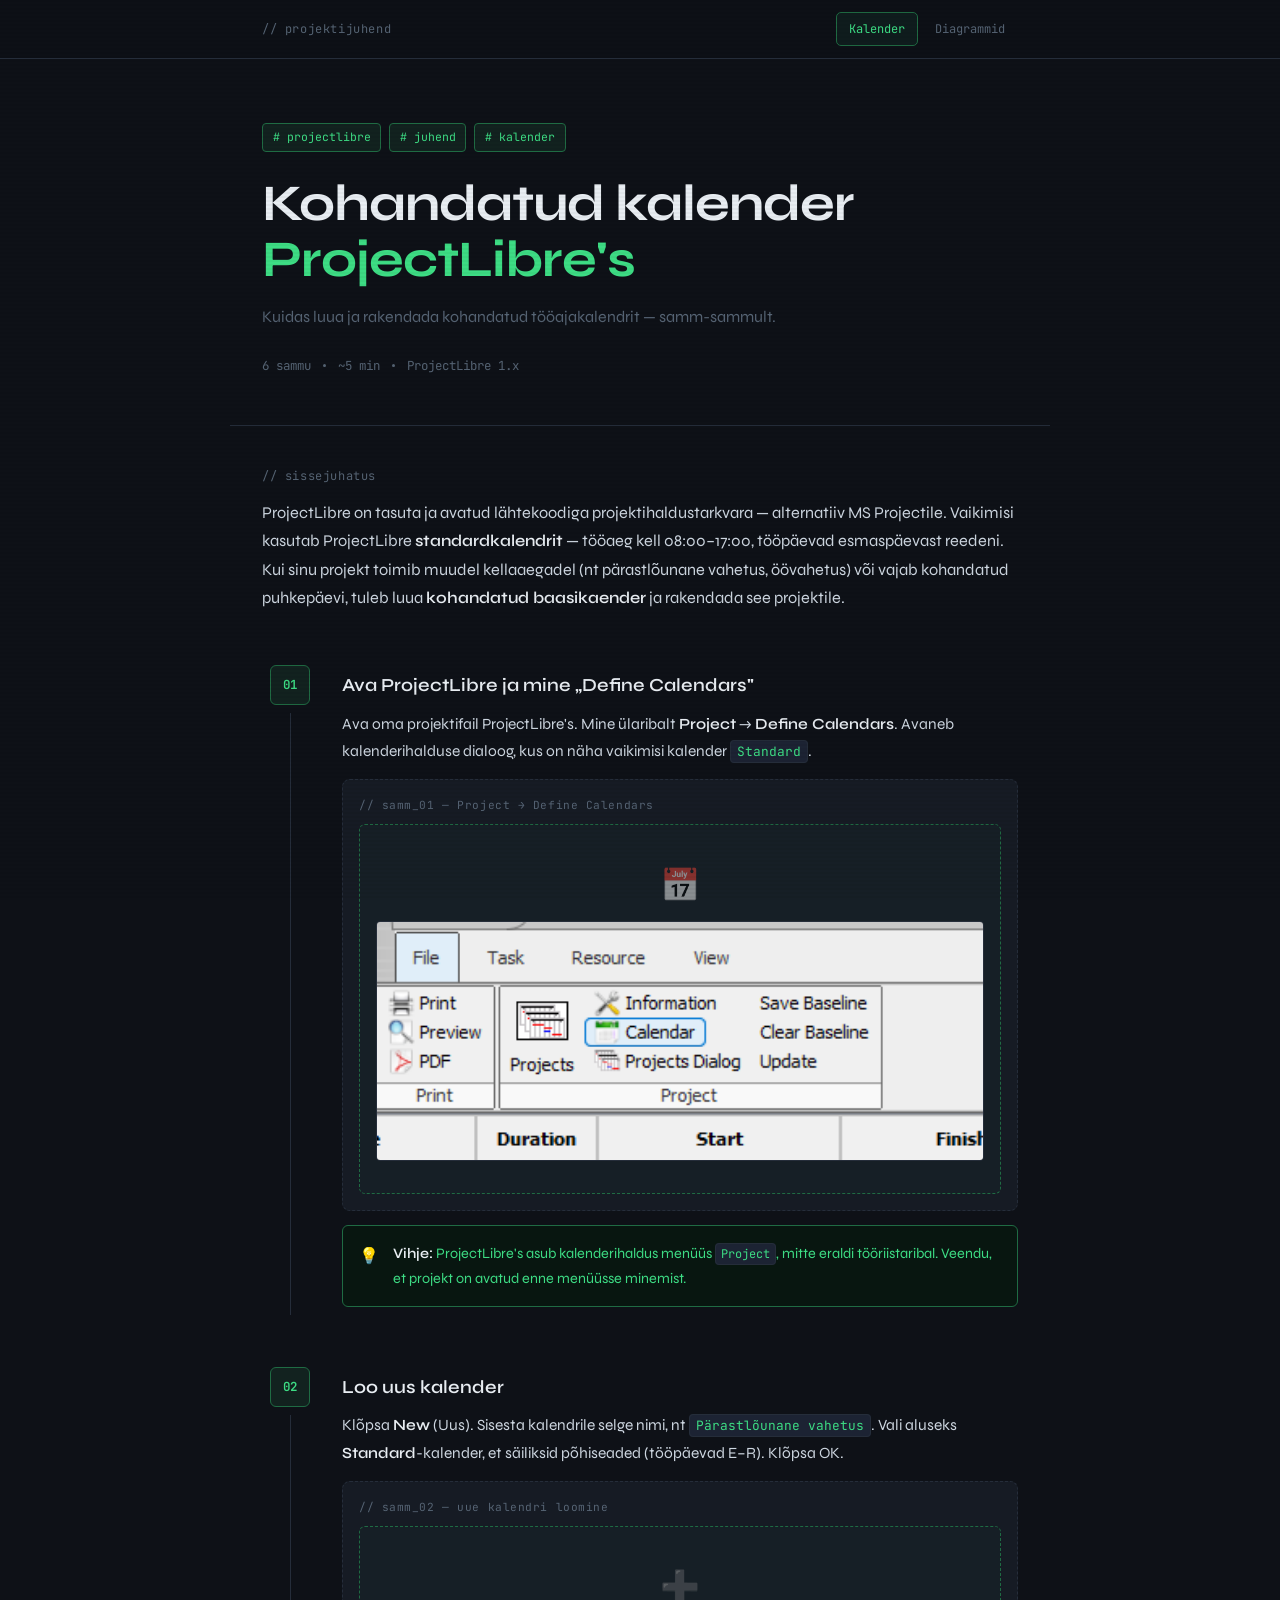
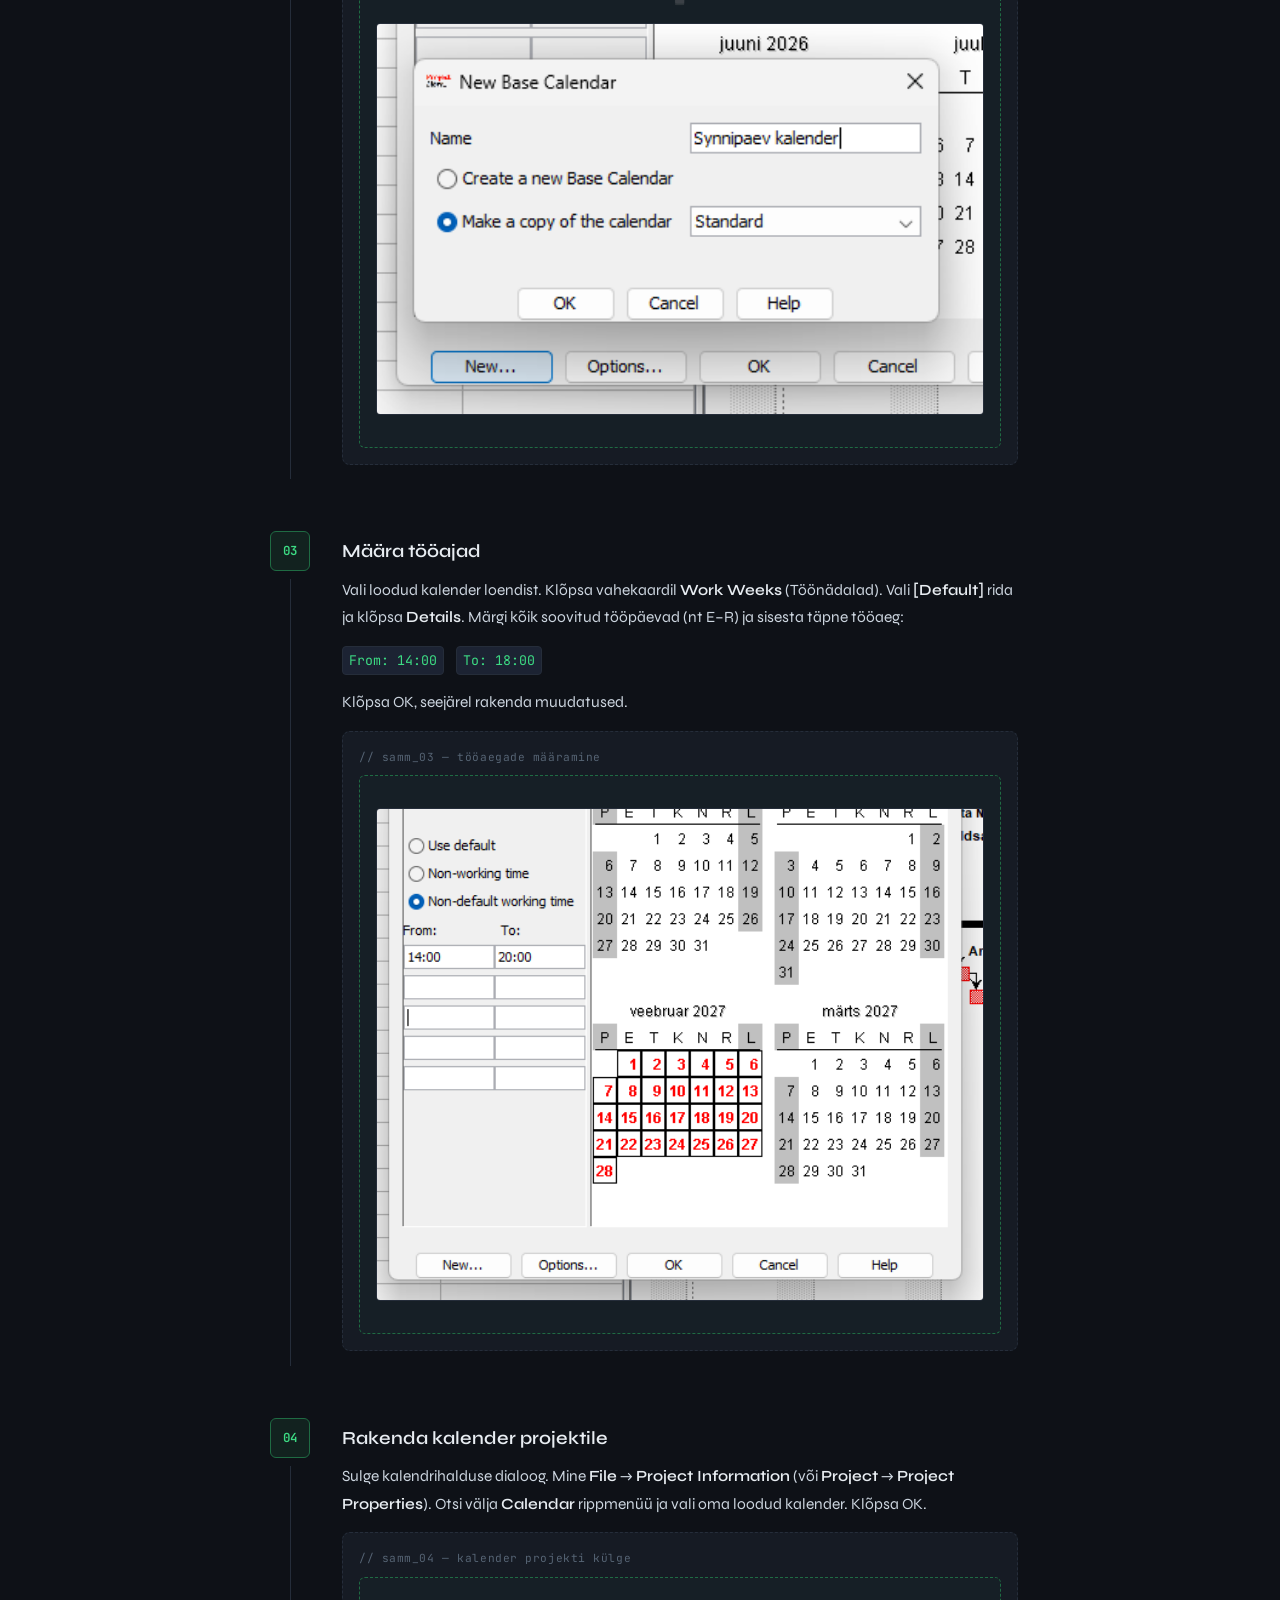
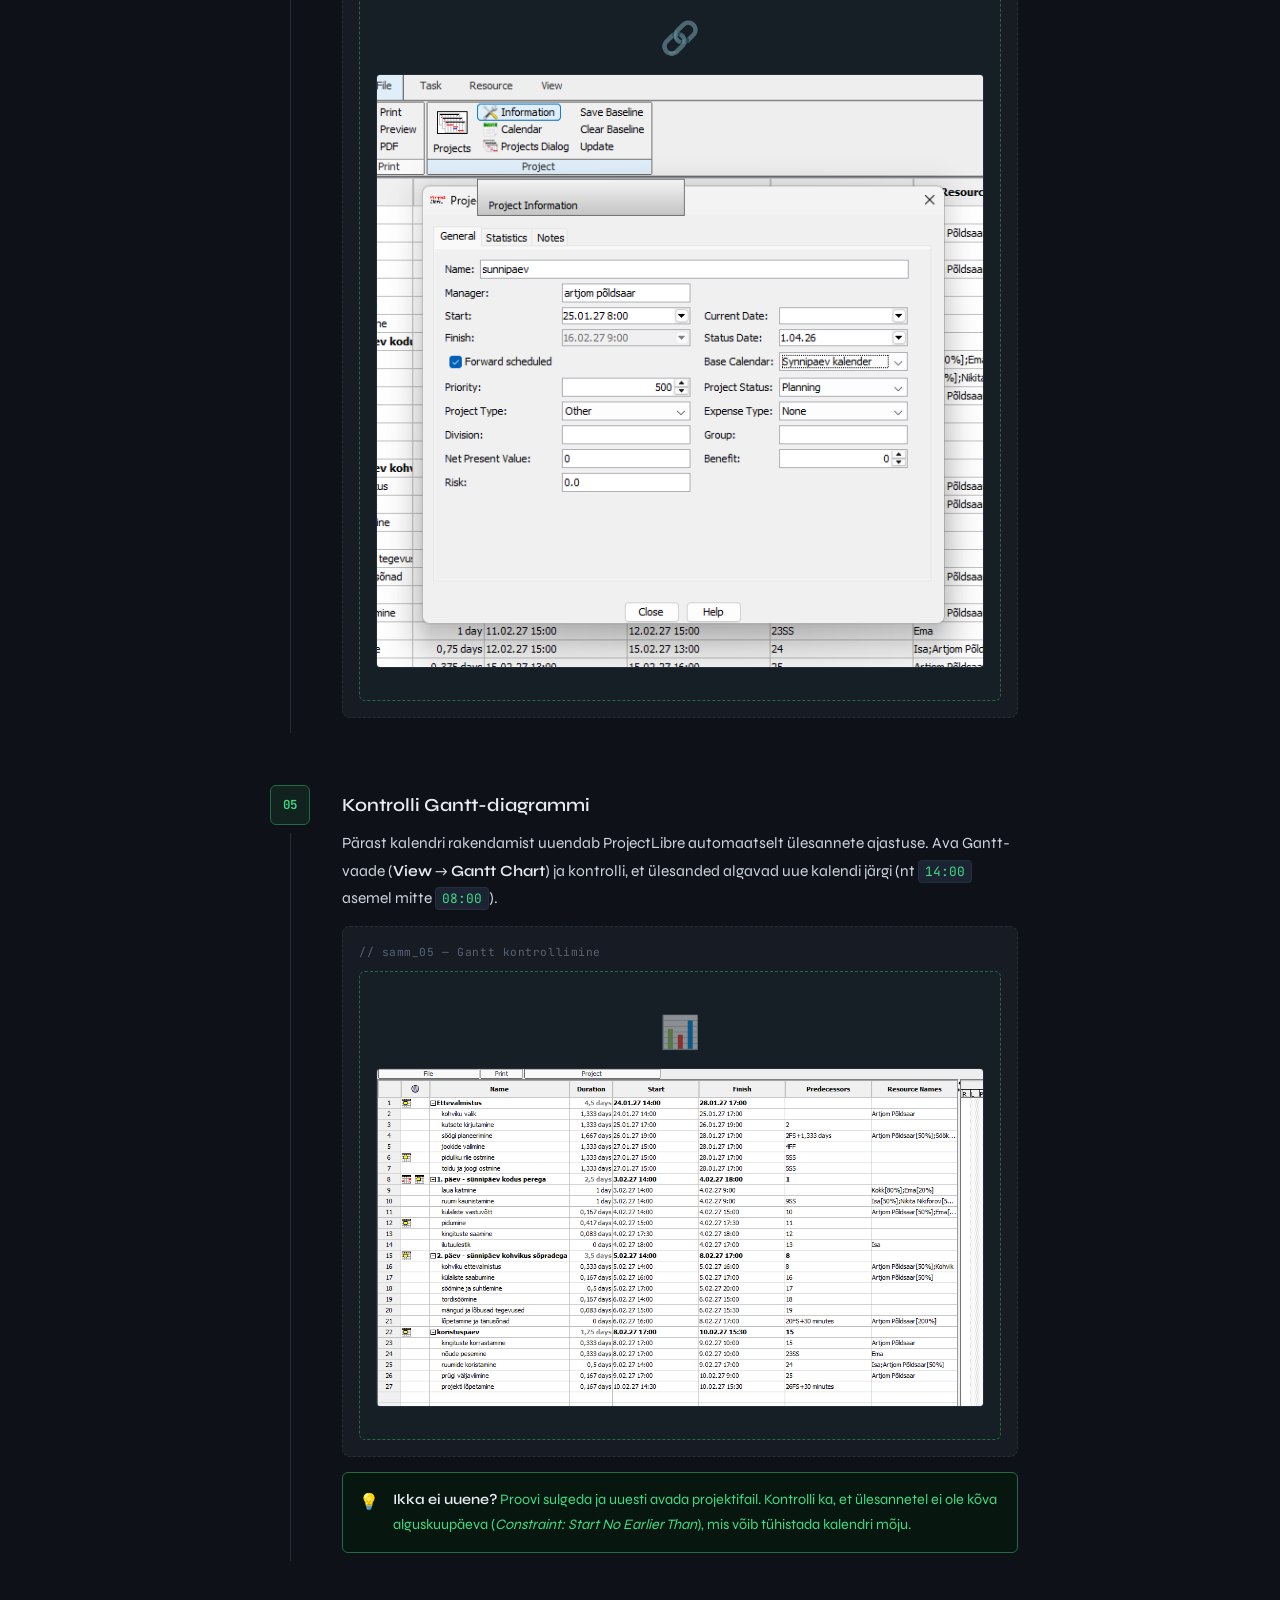
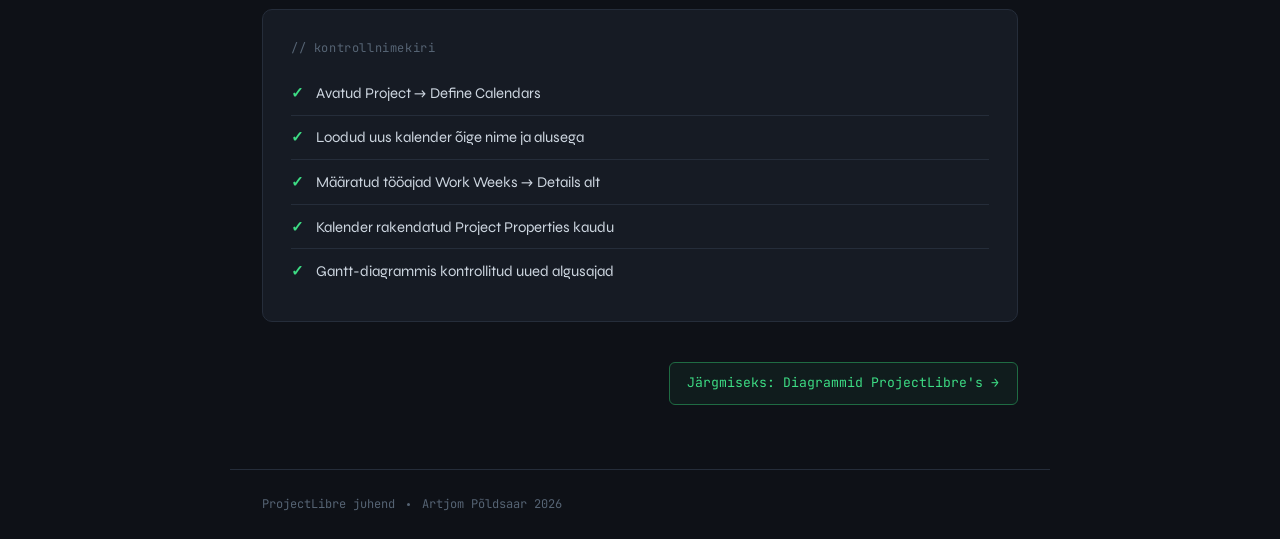
==== commit f8bc3de2: "Pildid lisatud index.html failile" ====
--- a/index.html
+++ b/index.html
@@ -66,7 +66,7 @@
           <span class="screenshot-label">// samm_01 — Project → Define Calendars</span>
           <div class="screenshot-placeholder">
             <span class="ph-icon">📅</span>
-            <span>Project → Define Calendars</span>
+            <img src="1.png" alt="Project → Define Calendars" class="zoomable">
           </div>
         </div>
         <div class="callout tip">
@@ -91,7 +91,7 @@
           <span class="screenshot-label">// samm_02 — uue kalendri loomine</span>
           <div class="screenshot-placeholder">
             <span class="ph-icon">➕</span>
-            <span>New Calendar → nimeta → OK</span>
+            <img src="2.png" alt="New Calendar → nimeta → OK" class="zoomable">
           </div>
         </div>
       </div>
@@ -114,8 +114,7 @@
         <div class="screenshot-box">
           <span class="screenshot-label">// samm_03 — tööaegade määramine</span>
           <div class="screenshot-placeholder">
-            <span class="ph-icon">⏰</span>
-            <span>Work Weeks → Details → kellaaeg</span>
+            <img src="3.png" alt="Work Weeks → Details → kellaaeg" class="zoomable">
           </div>
         </div>
       </div>
@@ -125,60 +124,35 @@
     <article class="step">
       <div class="step-aside">
         <span class="step-num">04</span>
-        <div class="step-line"></div>
-      </div>
-      <div class="step-content">
-        <h2>Lisa pühad ja erandpäevad (valikuline)</h2>
-        <p>Klõpsa vahekaardil <strong>Exceptions</strong>. Siin saad lisada konkreetsed vabad päevad (pühad, seisakud). Sisesta kuupäev ja märgi see mittetööpäevaks. See on eriti kasulik, kui projekt hõlmab riiklikke pühi.</p>
-        <div class="screenshot-box">
-          <span class="screenshot-label">// samm_04 — erandpäevade lisamine</span>
-          <div class="screenshot-placeholder">
-            <span class="ph-icon">🗓️</span>
-            <span>Exceptions → kuupäev → vaba päev</span>
-          </div>
-        </div>
-        <div class="callout warning">
-          <span class="callout-icon">⚠</span>
-          <div>
-            <strong>NB!</strong> Kui jätad erandpäevad seadistamata, arvestab ProjectLibre kõik tööpäevad aktiivsena — ka riiklikud pühad.
-          </div>
-        </div>
-      </div>
-    </article>
-
-    <!-- SAMM 5 -->
-    <article class="step">
-      <div class="step-aside">
-        <span class="step-num">05</span>
         <div class="step-line"></div>
       </div>
       <div class="step-content">
         <h2>Rakenda kalender projektile</h2>
         <p>Sulge kalendrihalduse dialoog. Mine <strong>File</strong> → <strong>Project Information</strong> (või <strong>Project</strong> → <strong>Project Properties</strong>). Otsi välja <strong>Calendar</strong> rippmenüü ja vali oma loodud kalender. Klõpsa OK.</p>
         <div class="screenshot-box">
-          <span class="screenshot-label">// samm_05 — kalender projekti külge</span>
+          <span class="screenshot-label">// samm_04 — kalender projekti külge</span>
           <div class="screenshot-placeholder">
             <span class="ph-icon">🔗</span>
-            <span>Project Properties → Calendar → vali kalender</span>
-          </div>
-        </div>
-      </div>
-    </article>
-
-    <!-- SAMM 6 -->
-    <article class="step">
-      <div class="step-aside">
-        <span class="step-num">06</span>
+            <img src="4.png" alt="Project Properties → Calendar → vali kalender" class="zoomable">
+          </div>
+        </div>
+      </div>
+    </article>
+
+    <!-- SAMM 5 -->
+    <article class="step">
+      <div class="step-aside">
+        <span class="step-num">05</span>
         <div class="step-line"></div>
       </div>
       <div class="step-content">
         <h2>Kontrolli Gantt-diagrammi</h2>
         <p>Pärast kalendri rakendamist uuendab ProjectLibre automaatselt ülesannete ajastuse. Ava Gantt-vaade (<strong>View</strong> → <strong>Gantt Chart</strong>) ja kontrolli, et ülesanded algavad uue kalendi järgi (nt <code>14:00</code> asemel mitte <code>08:00</code>).</p>
         <div class="screenshot-box">
-          <span class="screenshot-label">// samm_06 — Gantt kontrollimine</span>
+          <span class="screenshot-label">// samm_05 — Gantt kontrollimine</span>
           <div class="screenshot-placeholder">
             <span class="ph-icon">📊</span>
-            <span>Gantt Chart → ülesannete algusajad</span>
+            <img src="5.png" alt="Gantt Chart → ülesannete algusajad" class="zoomable">
           </div>
         </div>
         <div class="callout tip">
@@ -197,7 +171,6 @@
         <li><span class="check">✓</span> Avatud Project → Define Calendars</li>
         <li><span class="check">✓</span> Loodud uus kalender õige nime ja alusega</li>
         <li><span class="check">✓</span> Määratud tööajad Work Weeks → Details alt</li>
-        <li><span class="check">✓</span> Lisatud vajadusel erandpäevad (Exceptions)</li>
         <li><span class="check">✓</span> Kalender rakendatud Project Properties kaudu</li>
         <li><span class="check">✓</span> Gantt-diagrammis kontrollitud uued algusajad</li>
       </ul>
